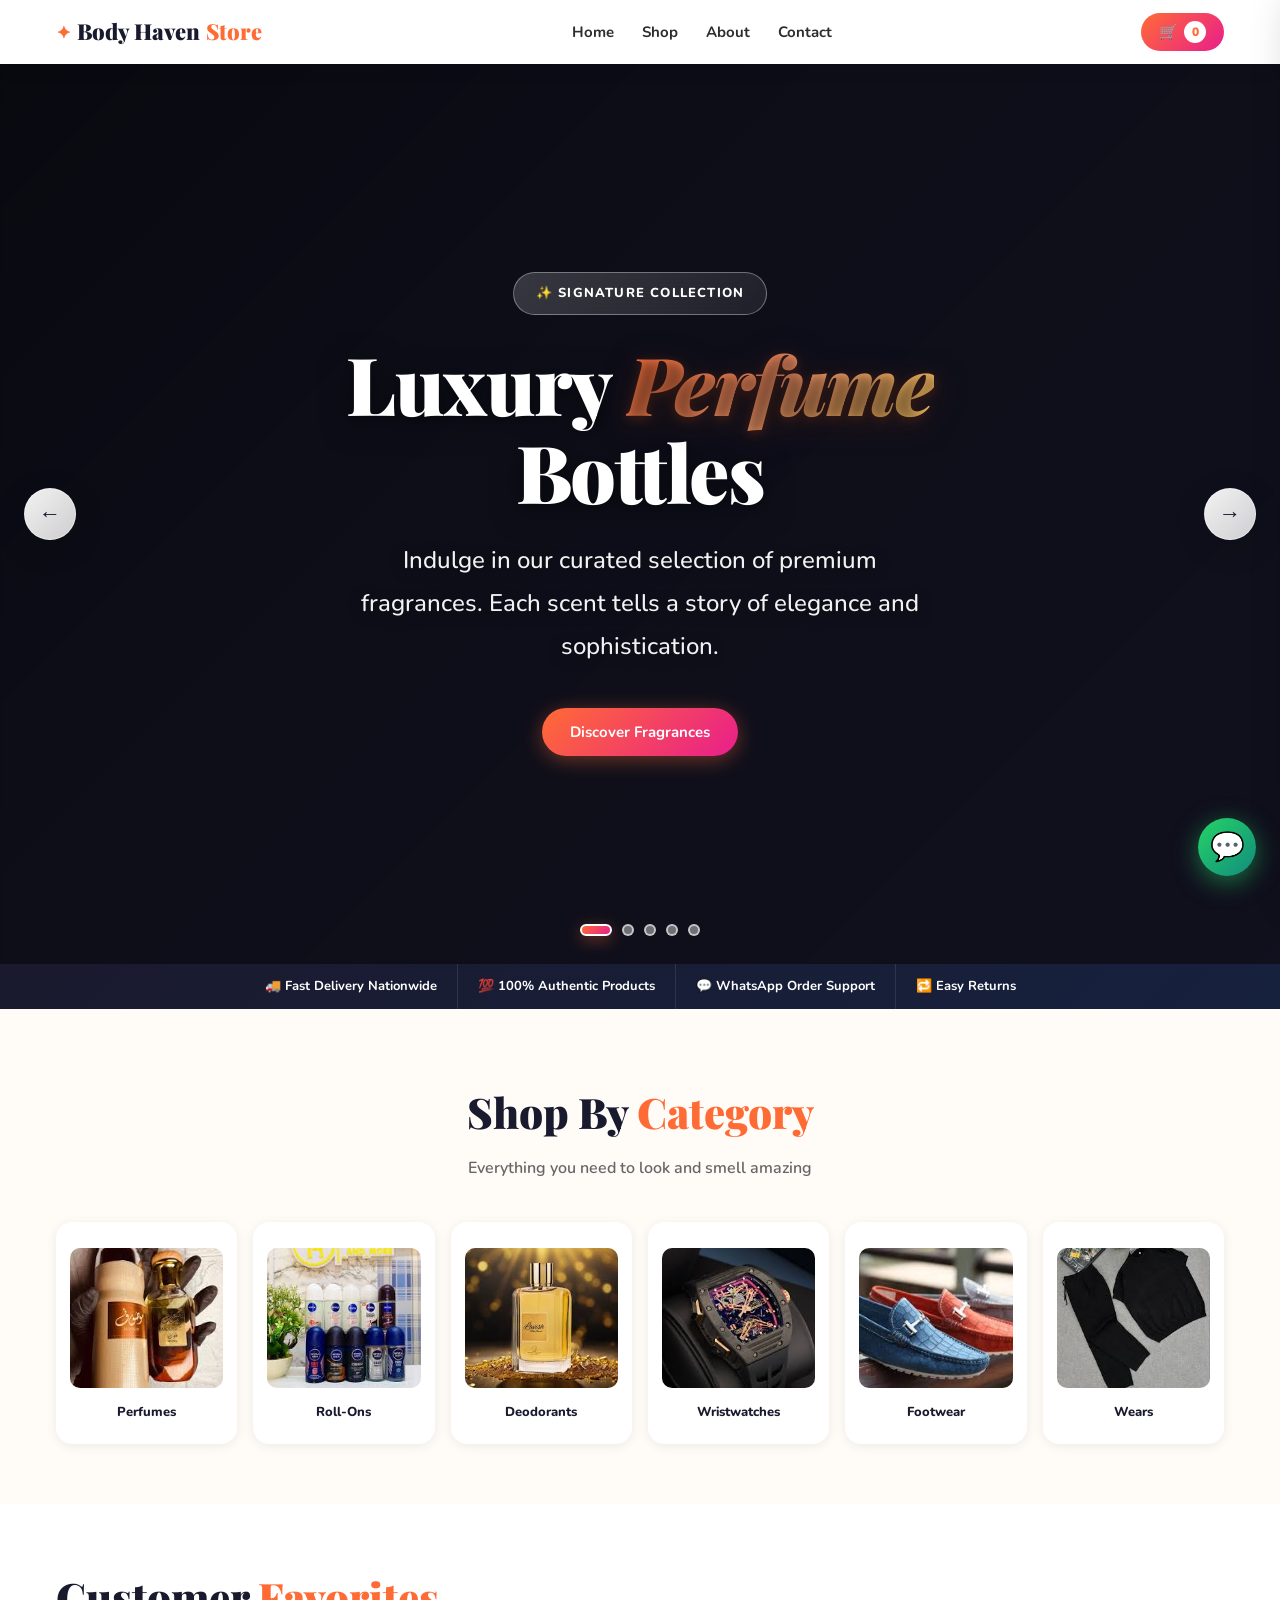
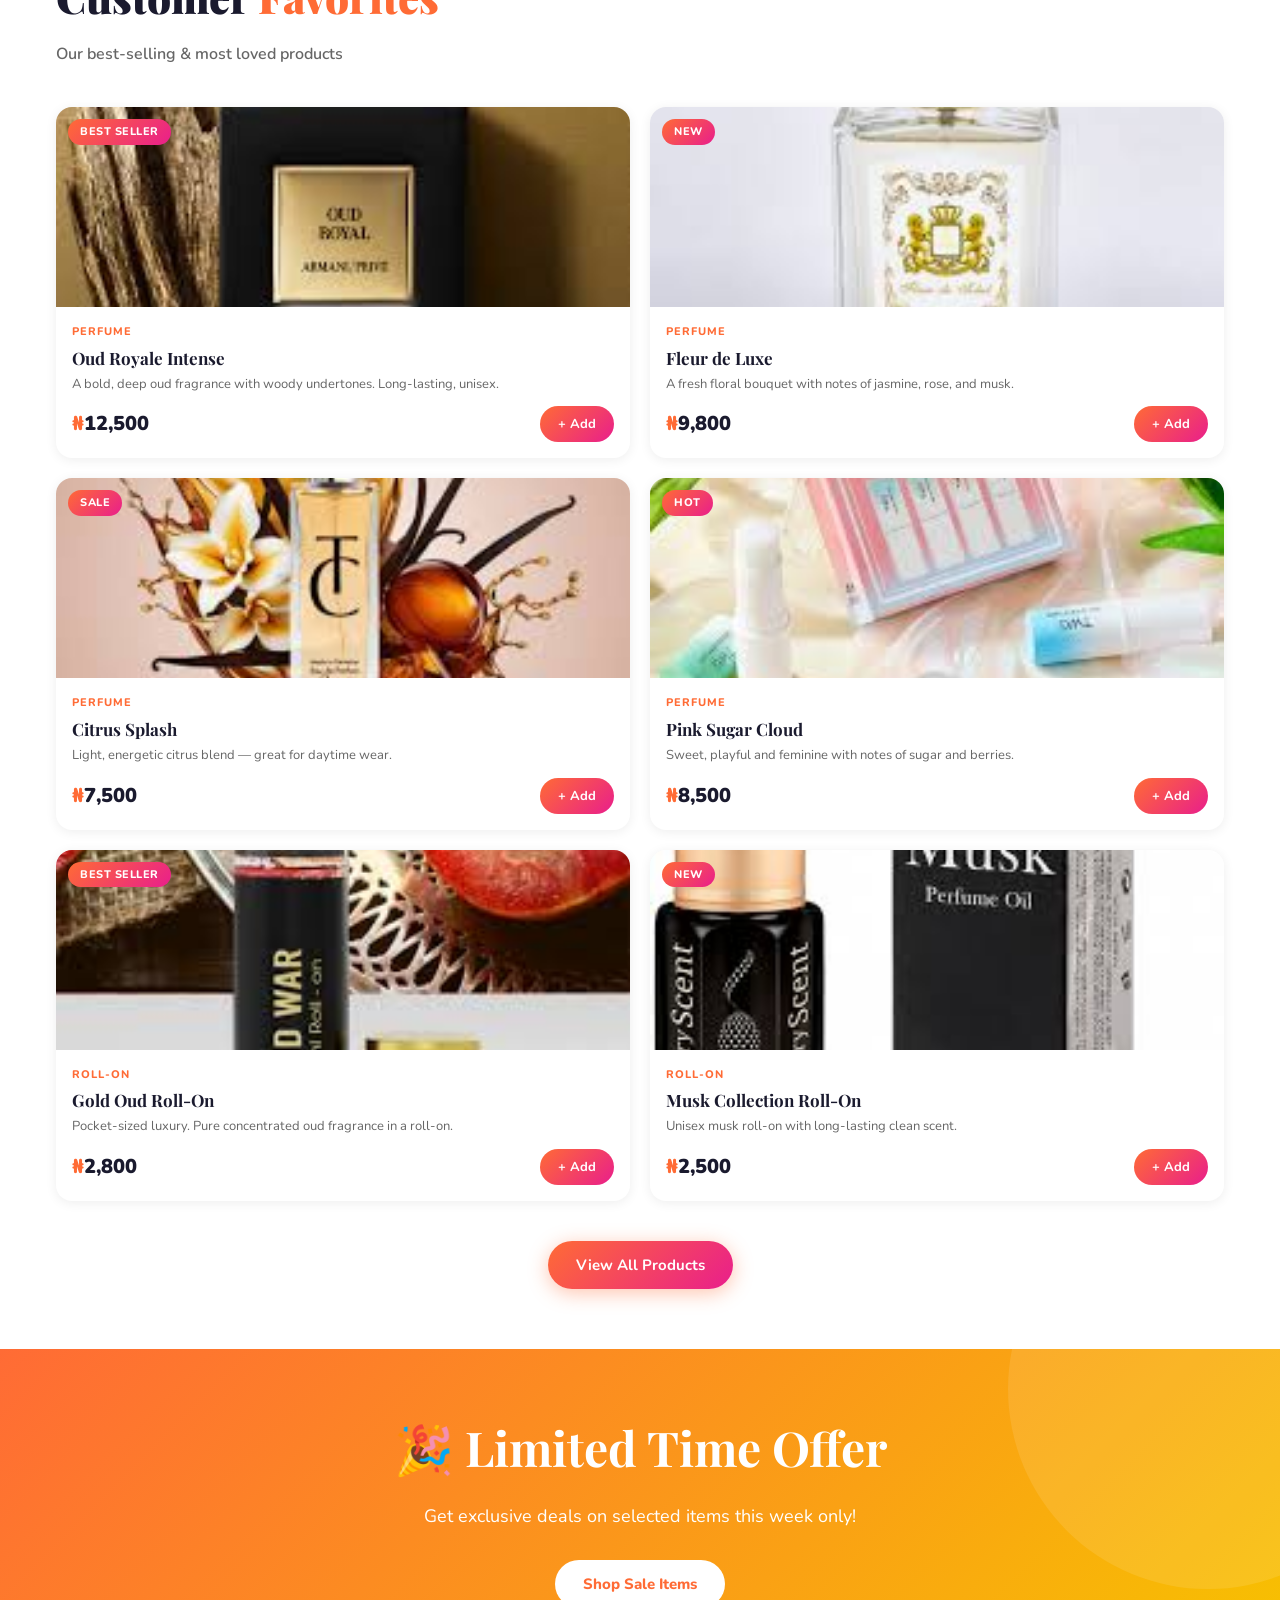
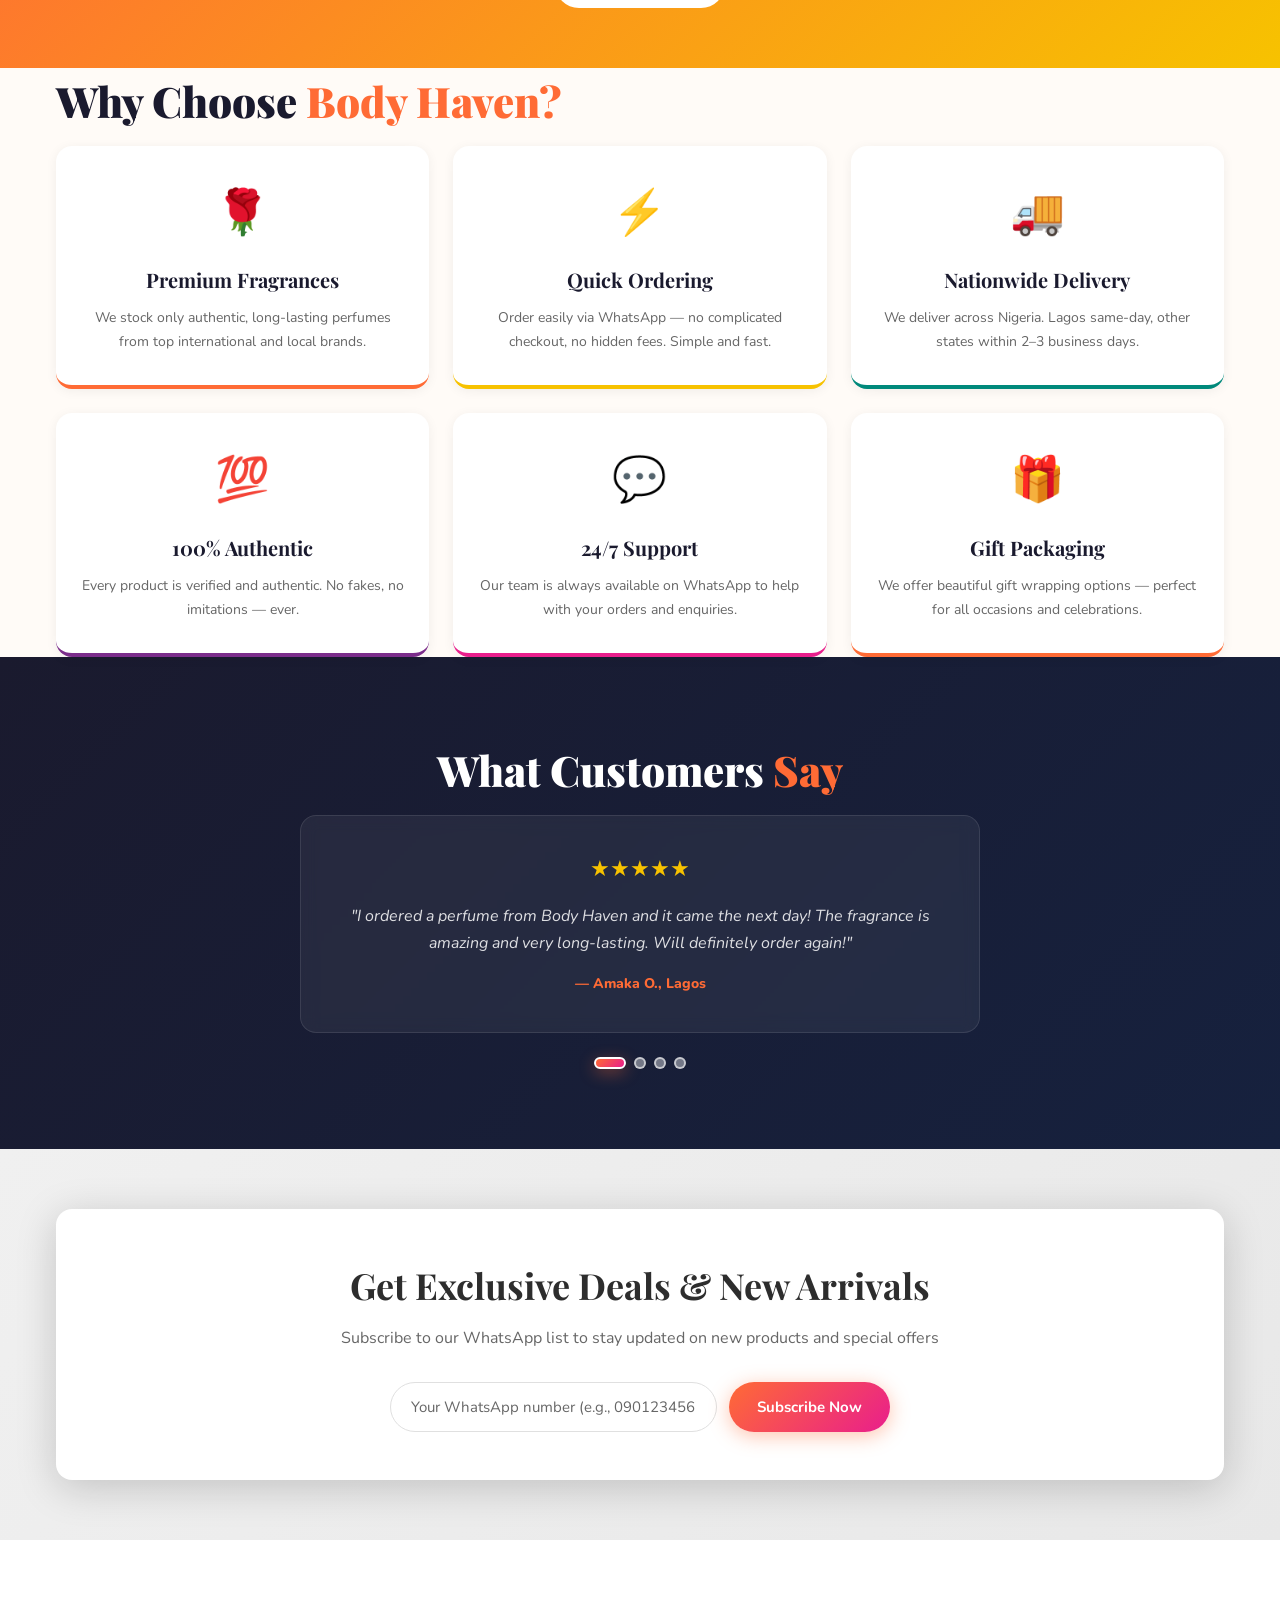
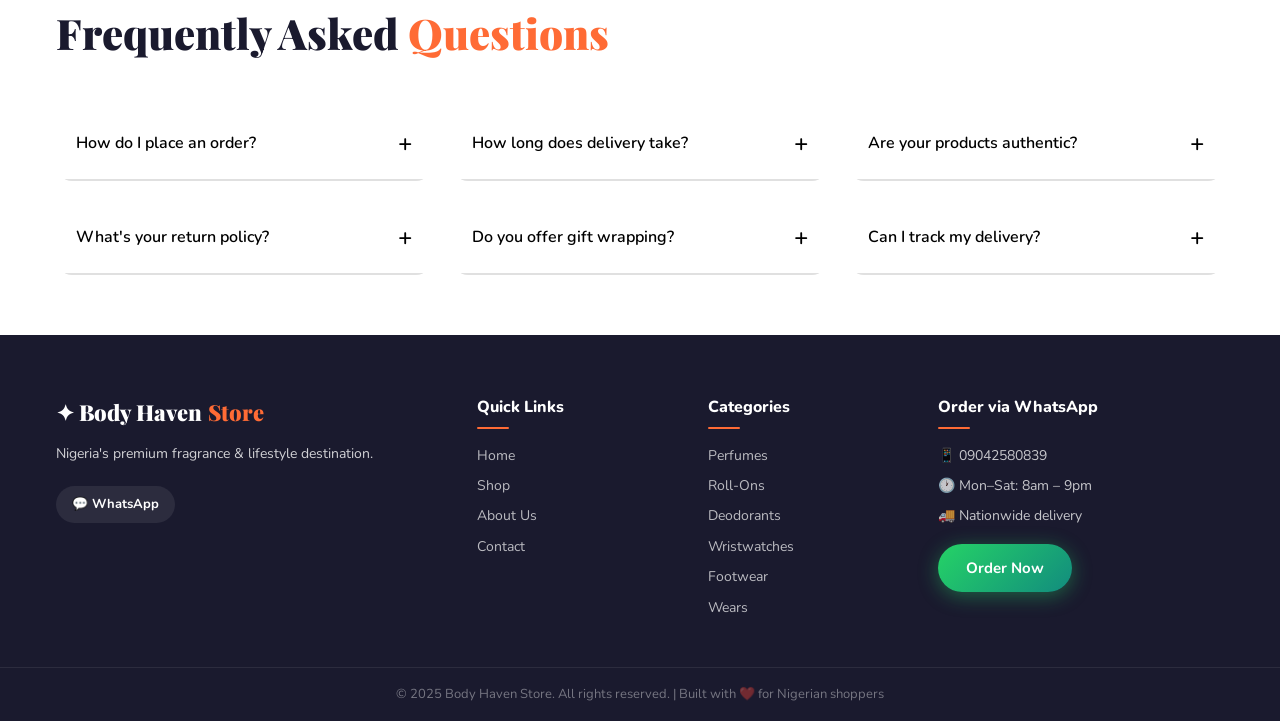
==== index.html @ f3b3071e "Updates" ====
<!DOCTYPE html>
<html lang="en">
<head>
  <meta charset="UTF-8" />
  <meta name="viewport" content="width=device-width, initial-scale=1.0" />
  <title>Body Haven Store – Premium Perfumes & Lifestyle</title>
  <meta name="description" content="Body Haven Store – Nigeria's finest perfumes, roll-ons, deodorants, wristwatches, footwear and unisex fashion." />
  <link rel="stylesheet" href="style.css" />
  <link rel="preconnect" href="https://fonts.googleapis.com" />
  <link href="https://fonts.googleapis.com/css2?family=Playfair+Display:ital,wght@0,700;0,900;1,700&family=Nunito:wght@400;600;700;800&display=swap" rel="stylesheet" />
</head>
<body>

  <!-- ===== NAVBAR ===== -->
  <header class="navbar" id="navbar">
    <div class="nav-inner">
      <a href="index.html" class="logo">
        <span class="logo-icon">✦</span> Body Haven <span class="logo-accent">Store</span>
      </a>
      <nav class="nav-links" id="navLinks">
        <a href="index.html">Home</a>
        <a href="shop.html">Shop</a>
        <a href="about.html">About</a>
        <a href="contact.html">Contact</a>
      </nav>
      <div class="nav-actions">
        <button class="cart-btn" id="cartBtn" aria-label="Open cart">
          🛒 <span class="cart-count" id="cartCount">0</span>
        </button>
        <button class="hamburger" id="hamburger" aria-label="Toggle menu">
          <span></span><span></span><span></span>
        </button>
      </div>
    </div>
  </header>

  <!-- ===== HERO SLIDESHOW ===== -->
  <section class="hero" id="home">
    <div class="slideshow" id="slideshow">
      <!-- Slide 1: Luxury Perfumes -->
      <div class="slide active" style="background-image: url('https://images.unsplash.com/photo-1596643176029-11ec2a36ecfa?w=1920&q=90'); background-attachment: fixed;">
        <div class="slide-overlay"></div>
        <div class="slide-content">
          <span class="slide-badge">✨ Signature Collection</span>
          <h1>Luxury <em>Perfume</em> Bottles</h1>
          <p>Indulge in our curated selection of premium fragrances. Each scent tells a story of elegance and sophistication.</p>
          <a href="shop.html#perfume" class="btn btn-primary">Discover Fragrances</a>
        </div>
      </div>

      <!-- Slide 2: Roll-Ons & Body Care -->
      <div class="slide" style="background-image: url('https://images.unsplash.com/photo-1608571423902-eed4a5ad8108?w=1920&q=90'); background-attachment: fixed;">
        <div class="slide-overlay"></div>
        <div class="slide-content">
          <span class="slide-badge">💎 Daily Essentials</span>
          <h1>Roll-Ons & <em>Deodorants</em></h1>
          <p>Stay fresh, confident, and fabulous all day long with our premium body care line crafted for perfection.</p>
          <a href="shop.html#rollon" class="btn btn-primary">Shop Now</a>
        </div>
      </div>

      <!-- Slide 3: Elegant Watches -->
      <div class="slide" style="background-image: url('https://images.unsplash.com/photo-1523275335684-37898b6baf30?w=1920&q=90'); background-attachment: fixed;">
        <div class="slide-overlay"></div>
        <div class="slide-content">
          <span class="slide-badge">⏰ Timeless Style</span>
          <h1>Premium <em>Watches</em></h1>
          <p>Make every moment count with our exquisite collection of timepieces. Where luxury meets precision.</p>
          <a href="shop.html#watches" class="btn btn-primary">View Collection</a>
        </div>
      </div>

      <!-- Slide 4: Footwear -->
      <div class="slide" style="background-image: url('https://images.unsplash.com/photo-1542291026-7eec264c27ff?w=1920&q=90'); background-attachment: fixed;">
        <div class="slide-overlay"></div>
        <div class="slide-content">
          <span class="slide-badge">👟 Walk With Confidence</span>
          <h1>Step Into <em>Style</em></h1>
          <p>From casual sneakers to elegant heels, find the perfect footwear to complement your lifestyle.</p>
          <a href="shop.html#footwear" class="btn btn-primary">Browse Shoes</a>
        </div>
      </div>

      <!-- Slide 5: Fashion & Wears -->
      <div class="slide" style="background-image: url('https://images.unsplash.com/photo-1509631179647-0177331693ae?w=1920&q=90'); background-attachment: fixed;">
        <div class="slide-overlay"></div>
        <div class="slide-content">
          <span class="slide-badge">👗 Express Yourself</span>
          <h1>Fashion & <em>Wears</em></h1>
          <p>Unleash your personal style with our trendy collection of unisex and contemporary fashion pieces.</p>
          <a href="shop.html#wears" class="btn btn-primary">Shop Fashion</a>
        </div>
      </div>
    </div>

    <button class="slide-arrow slide-prev" id="slidePrev" aria-label="Previous slide">&#8592;</button>
    <button class="slide-arrow slide-next" id="slideNext" aria-label="Next slide">&#8594;</button>
    <div class="slide-dots" id="slideDots"></div>
  </section>

  <!-- ===== TRUST STRIP ===== -->
  <div class="trust-strip">
    <div class="trust-item">🚚 Fast Delivery Nationwide</div>
    <div class="trust-item">💯 100% Authentic Products</div>
    <div class="trust-item">💬 WhatsApp Order Support</div>
    <div class="trust-item">🔁 Easy Returns</div>
  </div>

  <!-- ===== FEATURED CATEGORIES ===== -->
  <section class="categories-section">
    <div class="container">
      <h2 class="section-title">Shop By <span>Category</span></h2>
      <p class="section-sub">Everything you need to look and smell amazing</p>
      <div class="categories-grid">
        <a href="shop.html#perfume" class="cat-card cat-perfume">
          <img src="assets/images/download (10).jpg" alt="Perfumes" class="cat-image"/>
          <div class="cat-label">Perfumes</div>
        </a>
        <a href="shop.html#rollon" class="cat-card cat-rollon">
          <img src="assets/images/download (2).jpg" alt="Roll-Ons" class="cat-image"/>
          <div class="cat-label">Roll-Ons</div>
        </a>
        <a href="shop.html#deodorant" class="cat-card cat-deodorant">
          <img src="assets/images/download (12).jpg" alt="Deodorants" class="cat-image"/>
          <div class="cat-label">Deodorants</div>
        </a>
        <a href="shop.html#watch" class="cat-card cat-watch">
          <img src="assets/images/download (3).jpg" alt="Wristwatches" class="cat-image"/>
          <div class="cat-label">Wristwatches</div>
        </a>
        <a href="shop.html#footwear" class="cat-card cat-footwear">
          <img src="assets/images/download (4).jpg" alt="Footwear" class="cat-image"/>
          <div class="cat-label">Footwear</div>
        </a>
        <a href="shop.html#underwear" class="cat-card cat-underwear">
          <img src="assets/images/images.jpg" alt="Wears" class="cat-image"/>
          <div class="cat-label">Wears</div>
        </a>
      </div>
    </div>
  </section>

  <!-- ===== FEATURED PRODUCTS ===== -->
  <section class="featured-section">
    <div class="container">
      <h2 class="section-title">Customer <span>Favorites</span></h2>
      <p class="section-sub">Our best-selling & most loved products</p>
      <div class="featured-grid" id="featuredGrid">
        <!-- Populated by JS -->
      </div>
      <div class="featured-cta">
        <a href="shop.html" class="btn btn-primary">View All Products</a>
      </div>
    </div>
  </section>

  <!-- ===== SPECIAL OFFER BANNER ===== -->
  <section class="special-offer">
    <h2>🎉 Limited Time Offer</h2>
    <p>Get exclusive deals on selected items this week only!</p>
    <a href="shop.html" class="btn btn-white">Shop Sale Items</a>
  </section>
    <div class="container">
      <h2 class="section-title">Why Choose <span>Body Haven?</span></h2>
      <div class="why-grid">
        <div class="why-card">
          <div class="why-icon">🌹</div>
          <h3>Premium Fragrances</h3>
          <p>We stock only authentic, long-lasting perfumes from top international and local brands.</p>
        </div>
        <div class="why-card">
          <div class="why-icon">⚡</div>
          <h3>Quick Ordering</h3>
          <p>Order easily via WhatsApp — no complicated checkout, no hidden fees. Simple and fast.</p>
        </div>
        <div class="why-card">
          <div class="why-icon">🚚</div>
          <h3>Nationwide Delivery</h3>
          <p>We deliver across Nigeria. Lagos same-day, other states within 2–3 business days.</p>
        </div>
        <div class="why-card">
          <div class="why-icon">💯</div>
          <h3>100% Authentic</h3>
          <p>Every product is verified and authentic. No fakes, no imitations — ever.</p>
        </div>
        <div class="why-card">
          <div class="why-icon">💬</div>
          <h3>24/7 Support</h3>
          <p>Our team is always available on WhatsApp to help with your orders and enquiries.</p>
        </div>
        <div class="why-card">
          <div class="why-icon">🎁</div>
          <h3>Gift Packaging</h3>
          <p>We offer beautiful gift wrapping options — perfect for all occasions and celebrations.</p>
        </div>
      </div>
    </div>
  </section>

  <!-- ===== TESTIMONIALS ===== -->
  <section class="testimonials-section">
    <div class="container">
      <h2 class="section-title">What Customers <span>Say</span></h2>
      <div class="testimonials-slider" id="testimonialsSlider">
        <div class="testimonial-card active">
          <div class="stars">★★★★★</div>
          <p>"I ordered a perfume from Body Haven and it came the next day! The fragrance is amazing and very long-lasting. Will definitely order again!"</p>
          <div class="customer">— Amaka O., Lagos</div>
        </div>
        <div class="testimonial-card">
          <div class="stars">★★★★★</div>
          <p>"Best online perfume store I've found in Nigeria. Their WhatsApp ordering is so easy and the customer service is top notch!"</p>
          <div class="customer">— Chukwuemeka B., Abuja</div>
        </div>
        <div class="testimonial-card">
          <div class="stars">★★★★☆</div>
          <p>"Bought a wristwatch and a roll-on combo. Everything was packaged beautifully and smelled incredible. My wife was so happy!"</p>
          <div class="customer">— Ibrahim K., Kano</div>
        </div>
        <div class="testimonial-card">
          <div class="stars">★★★★★</div>
          <p>"Genuine products, fast delivery, and great prices. Body Haven is now my go-to store for all my fragrance needs!"</p>
          <div class="customer">— Ngozi A., Port Harcourt</div>
        </div>
      </div>
      <div class="testi-dots" id="testiDots"></div>
    </div>
  </section>

  <!-- ===== NEWSLETTER SIGNUP ===== -->
  <section class="newsletter-section">
    <div class="container">
      <div class="newsletter-box">
        <h2>Get Exclusive Deals & New Arrivals</h2>
        <p>Subscribe to our WhatsApp list to stay updated on new products and special offers</p>
        <div class="newsletter-form">
          <input type="tel" id="newsletterPhone" placeholder="Your WhatsApp number (e.g., 09012345678)" />
          <button class="btn btn-primary" onclick="subscribeNewsletter()">Subscribe Now</button>
        </div>
      </div>
    </div>
  </section>

  <!-- ===== FAQs SECTION ===== -->
  <section class="faq-section">
    <div class="container">
      <h2 class="section-title">Frequently Asked <span>Questions</span></h2>
      <div class="faq-grid">
        <div class="faq-item">
          <button class="faq-question" onclick="toggleFAQ(this)">
            <span>How do I place an order?</span>
            <span>+</span>
          </button>
          <div class="faq-answer">
            <p>Simply browse our products, select what you want, and chat with us on WhatsApp at <strong>09042580839</strong> to confirm your order. We'll provide payment details and arrange delivery.</p>
          </div>
        </div>
        
        <div class="faq-item">
          <button class="faq-question" onclick="toggleFAQ(this)">
            <span>How long does delivery take?</span>
            <span>+</span>
          </button>
          <div class="faq-answer">
            <p>Lagos orders are delivered the same day or next day. Other states typically take 2-3 business days, depending on location.</p>
          </div>
        </div>

        <div class="faq-item">
          <button class="faq-question" onclick="toggleFAQ(this)">
            <span>Are your products authentic?</span>
            <span>+</span>
          </button>
          <div class="faq-answer">
            <p>Yes, 100% authentic. All our products are sourced from authorized distributors and verified before sale. We guarantee authenticity on every purchase.</p>
          </div>
        </div>

        <div class="faq-item">
          <button class="faq-question" onclick="toggleFAQ(this)">
            <span>What's your return policy?</span>
            <span>+</span>
          </button>
          <div class="faq-answer">
            <p>We offer easy returns within 7 days if you change your mind or the product is damaged on arrival. Contact our WhatsApp support team for assistance.</p>
          </div>
        </div>

        <div class="faq-item">
          <button class="faq-question" onclick="toggleFAQ(this)">
            <span>Do you offer gift wrapping?</span>
            <span>+</span>
          </button>
          <div class="faq-answer">
            <p>Yes! We offer beautiful gift wrapping for all occasions at an additional small fee. Mention it when placing your order via WhatsApp.</p>
          </div>
        </div>

        <div class="faq-item">
          <button class="faq-question" onclick="toggleFAQ(this)">
            <span>Can I track my delivery?</span>
            <span>+</span>
          </button>
          <div class="faq-answer">
            <p>Yes. Once your order is confirmed, we'll keep you updated on WhatsApp with estimated delivery times and tracking information.</p>
          </div>
        </div>
      </div>
    </div>
  </section>

  <!-- ===== FOOTER ===== -->
  <footer class="footer">
    <div class="footer-inner">
      <div class="footer-brand">
        <div class="logo">✦ Body Haven <span class="logo-accent">Store</span></div>
        <p>Nigeria's premium fragrance & lifestyle destination.</p>
        <div class="social-links">
          <a href="https://wa.me/2349042580839" target="_blank" class="social-btn">💬 WhatsApp</a>
        </div>
      </div>
      <div class="footer-links">
        <h4>Quick Links</h4>
        <a href="index.html">Home</a>
        <a href="shop.html">Shop</a>
        <a href="about.html">About Us</a>
        <a href="contact.html">Contact</a>
      </div>
      <div class="footer-links">
        <h4>Categories</h4>
        <a href="shop.html#perfume">Perfumes</a>
        <a href="shop.html#rollon">Roll-Ons</a>
        <a href="shop.html#deodorant">Deodorants</a>
        <a href="shop.html#watch">Wristwatches</a>
        <a href="shop.html#footwear">Footwear</a>
        <a href="shop.html#underwear">Wears</a>
      </div>
      <div class="footer-contact">
        <h4>Order via WhatsApp</h4>
        <p>📱 09042580839</p>
        <p>🕐 Mon–Sat: 8am – 9pm</p>
        <p>🚚 Nationwide delivery</p>
        <a href="https://wa.me/2349042580839" target="_blank" class="btn btn-whatsapp mt-8">Order Now</a>
      </div>
    </div>
    <div class="footer-bottom">
      <p>© 2025 Body Haven Store. All rights reserved. | Built with ❤️ for Nigerian shoppers</p>
    </div>
  </footer>

  <!-- ===== CART SIDEBAR ===== -->
  <div class="cart-overlay" id="cartOverlay" onclick="closeCart()"></div>
  <aside class="cart-sidebar" id="cartSidebar">
    <div class="cart-header">
      <h2>🛒 Your Cart</h2>
      <button class="close-cart" onclick="closeCart()">✕</button>
    </div>
    <div class="cart-items" id="cartItems">
      <div class="cart-empty" id="cartEmpty">
        <div class="empty-icon">🛒</div>
        <p>Your cart is empty</p>
        <a href="shop.html" onclick="closeCart()">Start shopping</a>
      </div>
    </div>
    <div class="cart-footer" id="cartFooter" style="display:none">
      <div class="cart-total">
        <span>Total:</span>
        <span id="cartTotal">₦0</span>
      </div>
      <button class="btn btn-whatsapp btn-full" onclick="checkoutWhatsApp()">
        Checkout via WhatsApp 💬
      </button>
      <button class="btn btn-outline btn-full mt-8" onclick="clearCart()">Clear Cart</button>
    </div>
  </aside>

  <!-- ===== PRODUCT MODAL ===== -->
  <div class="modal-overlay" id="modalOverlay" onclick="closeModal()"></div>
  <div class="product-modal" id="productModal">
    <button class="close-modal" onclick="closeModal()">✕</button>
    <div class="modal-content" id="modalContent"></div>
  </div>

  <!-- ===== TOAST ===== -->
  <div class="toast" id="toast"></div>

  <!-- ===== FLOATING WHATSAPP ===== -->
  <a href="https://wa.me/2349042580839?text=Hello%20Body%20Haven%2C%20I%20want%20to%20place%20an%20order" class="float-wa" target="_blank" aria-label="Chat on WhatsApp">
    💬
  </a>

  <script src="app.js"></script>
</body>
</html>
---- style.css ----
/* ======================================================
   BODY HAVEN STORE — style.css
   Bright, colorful, premium e-commerce theme
====================================================== */

/* ===== RESET & ROOT ===== */
*, *::before, *::after { box-sizing: border-box; margin: 0; padding: 0; }

:root {
  --orange: #ff6b35;
  --orange-light: #ff9a6c;
  --purple: #7b2d8b;
  --purple-light: #c86dd7;
  --teal: #00897b;
  --teal-light: #4db6ac;
  --gold: #f7c200;
  --pink: #e91e8c;
  --dark: #1a1a2e;
  --dark2: #16213e;
  --white: #ffffff;
  --offwhite: #fffbf7;
  --gray: #f5f5f5;
  --gray2: #e0e0e0;
  --text: #2d2d2d;
  --text-light: #666;
  --wa-green: #25d366;
  --wa-dark: #128c7e;
  --shadow: 0 4px 24px rgba(0,0,0,0.10);
  --shadow-lg: 0 8px 40px rgba(0,0,0,0.18);
  --radius: 16px;
  --radius-sm: 10px;
  --transition: 0.3s cubic-bezier(0.4, 0, 0.2, 1);
  --font-display: 'Playfair Display', serif;
  --font-body: 'Nunito', sans-serif;
}

html { scroll-behavior: smooth; }

body {
  font-family: var(--font-body);
  color: var(--text);
  background: var(--offwhite);
  overflow-x: hidden;
  line-height: 1.6;
}

img { max-width: 100%; height: auto; display: block; }
a { text-decoration: none; color: inherit; }
button { cursor: pointer; border: none; outline: none; font-family: var(--font-body); }
input, textarea { font-family: var(--font-body); }

.container {
  max-width: 1200px;
  margin: 0 auto;
  padding: 0 16px;
}

.mt-8 { margin-top: 8px; }

/* ===== BUTTONS ===== */
.btn {
  display: inline-flex;
  align-items: center;
  justify-content: center;
  gap: 8px;
  padding: 12px 28px;
  border-radius: 50px;
  font-weight: 700;
  font-size: 15px;
  transition: var(--transition);
  cursor: pointer;
  border: none;
  text-decoration: none;
  white-space: nowrap;
}

.btn-primary {
  background: linear-gradient(135deg, var(--orange), var(--pink));
  color: white;
  box-shadow: 0 4px 20px rgba(255,107,53,0.4);
}
.btn-primary:hover {
  transform: translateY(-2px);
  box-shadow: 0 8px 28px rgba(255,107,53,0.55);
}

.btn-light {
  background: white;
  color: var(--purple);
  box-shadow: 0 4px 20px rgba(0,0,0,0.15);
}
.btn-light:hover { transform: translateY(-2px); }

.btn-whatsapp {
  background: linear-gradient(135deg, var(--wa-green), var(--wa-dark));
  color: white;
  box-shadow: 0 4px 20px rgba(37,211,102,0.4);
}
.btn-whatsapp:hover {
  transform: translateY(-2px);
  box-shadow: 0 8px 28px rgba(37,211,102,0.55);
}

.btn-white {
  background: white;
  color: var(--orange);
  font-weight: 800;
}
.btn-white:hover { transform: translateY(-2px); box-shadow: var(--shadow); }

.btn-outline {
  background: transparent;
  border: 2px solid var(--orange);
  color: var(--orange);
}
.btn-outline:hover { background: var(--orange); color: white; }

.btn-lg { padding: 15px 35px; font-size: 17px; }
.btn-full { width: 100%; }


/* ===== NAVBAR ===== */
.navbar {
  position: fixed;
  top: 0; left: 0; right: 0;
  z-index: 1000;
  background: rgba(255,255,255,0.95);
  backdrop-filter: blur(12px);
  box-shadow: 0 2px 20px rgba(0,0,0,0.08);
  transition: var(--transition);
}

.nav-inner {
  max-width: 1200px;
  margin: 0 auto;
  padding: 0 16px;
  height: 64px;
  display: flex;
  align-items: center;
  justify-content: space-between;
  gap: 16px;
}

.logo {
  font-family: var(--font-display);
  font-size: 22px;
  font-weight: 900;
  color: var(--dark);
  display: flex;
  align-items: center;
  gap: 6px;
  white-space: nowrap;
}
.logo-icon { color: var(--orange); font-size: 18px; }
.logo-accent { color: var(--orange); }

.nav-links {
  display: flex;
  gap: 28px;
  align-items: center;
}
.nav-links a {
  font-weight: 700;
  color: var(--text);
  font-size: 15px;
  position: relative;
  transition: color var(--transition);
}
.nav-links a::after {
  content: '';
  position: absolute;
  bottom: -4px; left: 0;
  width: 0; height: 2px;
  background: var(--orange);
  border-radius: 2px;
  transition: width var(--transition);
}
.nav-links a:hover { color: var(--orange); }
.nav-links a:hover::after { width: 100%; }

.nav-actions {
  display: flex;
  align-items: center;
  gap: 12px;
}

.cart-btn {
  position: relative;
  background: linear-gradient(135deg, var(--orange), var(--pink));
  color: white;
  border: none;
  border-radius: 50px;
  padding: 8px 18px;
  font-size: 15px;
  font-weight: 700;
  cursor: pointer;
  display: flex;
  align-items: center;
  gap: 6px;
  transition: var(--transition);
}
.cart-btn:hover { transform: scale(1.05); }

.cart-count {
  background: white;
  color: var(--orange);
  border-radius: 50%;
  width: 22px; height: 22px;
  font-size: 12px;
  font-weight: 900;
  display: flex;
  align-items: center;
  justify-content: center;
}

.hamburger {
  display: none;
  flex-direction: column;
  gap: 5px;
  background: none;
  padding: 4px;
}
.hamburger span {
  display: block;
  width: 24px; height: 2.5px;
  background: var(--dark);
  border-radius: 4px;
  transition: var(--transition);
}
.hamburger.open span:nth-child(1) { transform: rotate(45deg) translate(5px, 5px); }
.hamburger.open span:nth-child(2) { opacity: 0; }
.hamburger.open span:nth-child(3) { transform: rotate(-45deg) translate(5px, -5px); }


/* ===== HERO SLIDESHOW ===== */
.hero {
  position: relative;
  height: 100vh;
  min-height: 500px;
  max-height: 900px;
  overflow: hidden;
  margin-top: 64px;
  background: var(--dark);
}

.slideshow {
  width: 100%; height: 100%;
  position: relative;
}

.slide {
  position: absolute;
  inset: 0;
  display: flex;
  align-items: center;
  justify-content: center;
  padding: 60px 40px;
  opacity: 0;
  transform: scale(1.05);
  transition: all 0.9s cubic-bezier(0.35, 0, 0.25, 1);
  pointer-events: none;
  background-position: center;
  background-size: cover;
  background-repeat: no-repeat;
}
.slide.active {
  opacity: 1;
  transform: scale(1);
  pointer-events: all;
}
.slide.leaving {
  opacity: 0;
  transform: scale(0.95);
}

.slide-overlay {
  position: absolute;
  inset: 0;
  background: linear-gradient(135deg, rgba(0,0,0,0.65) 0%, rgba(0,0,0,0.45) 40%, rgba(0,0,0,0.35) 100%);
  backdrop-filter: blur(2px);
  pointer-events: none;
}

.slide-content {
  flex: 1;
  z-index: 2;
  position: relative;
  text-align: center;
  max-width: 700px;
  animation: slideInContentFull 0.9s cubic-bezier(0.35, 0, 0.25, 1) 0.15s backwards;
}

@keyframes slideInContentFull {
  from {
    opacity: 0;
    transform: translateY(30px);
  }
  to {
    opacity: 1;
    transform: translateY(0);
  }
}

.slide-badge {
  display: inline-block;
  background: linear-gradient(135deg, rgba(255,255,255,0.18) 0%, rgba(255,255,255,0.08) 100%);
  backdrop-filter: blur(16px);
  -webkit-backdrop-filter: blur(16px);
  color: white;
  font-weight: 800;
  font-size: 13px;
  padding: 10px 22px;
  border-radius: 50px;
  margin-bottom: 24px;
  border: 1.5px solid rgba(255,255,255,0.35);
  letter-spacing: 1.2px;
  text-transform: uppercase;
  animation: badgePulseFull 3.5s ease-in-out infinite;
}

@keyframes badgePulseFull {
  0%, 100% { transform: scale(1); opacity: 1; }
  50% { transform: scale(1.08); opacity: 0.95; }
}

.slide-content h1 {
  font-family: var(--font-display);
  font-size: clamp(42px, 8vw, 80px);
  font-weight: 900;
  color: white;
  line-height: 1.1;
  margin-bottom: 24px;
  text-shadow: 0 6px 30px rgba(0,0,0,0.5), 0 2px 8px rgba(0,0,0,0.3);
  letter-spacing: -1.5px;
}
.slide-content h1 em {
  font-style: italic;
  background: linear-gradient(135deg, #ff6b35, #ff9a6c, #ffd166);
  -webkit-background-clip: text;
  -webkit-text-fill-color: transparent;
  background-clip: text;
  filter: drop-shadow(0 2px 4px rgba(255,107,53,0.3));
}

.slide-content p {
  font-size: clamp(16px, 2.5vw, 24px);
  color: rgba(255,255,255,0.95);
  margin-bottom: 40px;
  font-weight: 500;
  line-height: 1.8;
  text-shadow: 0 3px 15px rgba(0,0,0,0.35);
  max-width: 600px;
  margin-left: auto;
  margin-right: auto;
}

.slide-visual {
  display: none;
}

.slide-image {
  display: none;
}

/* Illustrated bottles */
.perfume-illustration, .rollon-illustration, .lifestyle-illustration {
  position: relative;
  width: 280px;
  height: 280px;
  display: none;
}

.bottle {
  position: absolute;
  border-radius: 12px 12px 8px 8px;
  box-shadow: 0 12px 40px rgba(0,0,0,0.2);
  animation: float 3s ease-in-out infinite;
}
.bottle.b1 {
  width: 60px; height: 120px;
  background: linear-gradient(180deg, #c86dd7, #7b2d8b);
  bottom: 40px; left: 60px;
  animation-delay: 0s;
  border-radius: 30px 30px 10px 10px;
}
.bottle.b2 {
  width: 50px; height: 100px;
  background: linear-gradient(180deg, #f7c200, #ff6b35);
  bottom: 55px; left: 130px;
  animation-delay: 0.4s;
  border-radius: 25px 25px 8px 8px;
}
.bottle.b3 {
  width: 45px; height: 90px;
  background: linear-gradient(180deg, #4db6ac, #00897b);
  bottom: 60px; left: 195px;
  animation-delay: 0.8s;
  border-radius: 22px 22px 8px 8px;
}

.rollon {
  position: absolute;
  border-radius: 50px;
  box-shadow: 0 12px 40px rgba(0,0,0,0.2);
  animation: float 3s ease-in-out infinite;
}
.rollon.r1 {
  width: 40px; height: 110px;
  background: linear-gradient(180deg, #ff9a6c, #ff6b35);
  bottom: 60px; left: 90px;
  border-radius: 20px 20px 8px 8px;
}
.rollon.r2 {
  width: 36px; height: 100px;
  background: linear-gradient(180deg, #e040fb, #7b2d8b);
  bottom: 70px; left: 150px;
  animation-delay: 0.5s;
  border-radius: 18px 18px 8px 8px;
}

.watch-shape {
  position: absolute;
  width: 80px; height: 80px;
  border-radius: 50%;
  background: linear-gradient(135deg, #f7c200, #ff6b35);
  border: 6px solid rgba(255,255,255,0.4);
  bottom: 80px; left: 80px;
  box-shadow: 0 12px 40px rgba(0,0,0,0.2);
  animation: float 3s ease-in-out infinite;
}
.shoe-shape {
  position: absolute;
  width: 110px; height: 50px;
  background: linear-gradient(135deg, #00897b, #4db6ac);
  border-radius: 50px 50px 30px 10px;
  bottom: 80px; left: 160px;
  box-shadow: 0 12px 40px rgba(0,0,0,0.2);
  animation: float 3s ease-in-out infinite;
  animation-delay: 0.6s;
}

.sparkle {
  position: absolute;
  font-size: 22px;
  opacity: 0.6;
  animation: twinkle 2s ease-in-out infinite;
  color: var(--gold);
}
.sparkle.s1 { top: 30px; left: 30px; animation-delay: 0s; }
.sparkle.s2 { top: 20px; right: 40px; animation-delay: 0.6s; }
.sparkle.s3 { bottom: 30px; right: 30px; animation-delay: 1.2s; }

@keyframes float {
  0%, 100% { transform: translateY(0); }
  50% { transform: translateY(-14px); }
}
@keyframes twinkle {
  0%, 100% { opacity: 0.3; transform: scale(1); }
  50% { opacity: 0.9; transform: scale(1.3); }
}

.slide-arrow {
  position: absolute;
  top: 50%; transform: translateY(-50%);
  z-index: 10;
  background: linear-gradient(135deg, rgba(255,255,255,0.95), rgba(255,255,255,0.8));
  backdrop-filter: blur(12px);
  -webkit-backdrop-filter: blur(12px);
  border: 1.5px solid rgba(255,255,255,0.4);
  width: 52px; height: 52px;
  border-radius: 50%;
  font-size: 22px;
  color: var(--dark);
  cursor: pointer;
  transition: all 0.3s cubic-bezier(0.35, 0, 0.25, 1);
  display: flex;
  align-items: center;
  justify-content: center;
  box-shadow: 0 8px 32px rgba(0,0,0,0.15);
}
.slide-arrow:hover { 
  background: linear-gradient(135deg, var(--orange), var(--pink));
  color: white;
  transform: translateY(-50%) scale(1.15);
  box-shadow: 0 12px 40px rgba(255,107,53,0.35);
  border-color: transparent;
}
.slide-prev { left: 24px; }
.slide-next { right: 24px; }

.slide-dots {
  position: absolute;
  bottom: 28px; left: 50%;
  transform: translateX(-50%);
  display: flex; gap: 10px;
  z-index: 10;
}
.dot {
  width: 12px; height: 12px;
  border-radius: 50%;
  background: rgba(255,255,255,0.4);
  cursor: pointer;
  transition: all 0.3s cubic-bezier(0.35, 0, 0.25, 1);
  border: 2px solid rgba(255,255,255,0.6);
  backdrop-filter: blur(8px);
}
.dot:hover {
  background: rgba(255,255,255,0.7);
  transform: scale(1.1);
}
.dot.active {
  background: linear-gradient(135deg, var(--orange), var(--pink));
  border-color: white;
  width: 32px;
  border-radius: 12px;
  box-shadow: 0 4px 16px rgba(255,107,53,0.4);
}


/* ===== TRUST STRIP ===== */
.trust-strip {
  background: linear-gradient(135deg, var(--dark), var(--dark2));
  display: flex;
  flex-wrap: wrap;
  justify-content: center;
  gap: 0;
  overflow: hidden;
}
.trust-item {
  color: white;
  font-weight: 700;
  font-size: 13px;
  padding: 12px 20px;
  display: flex;
  align-items: center;
  gap: 8px;
  border-right: 1px solid rgba(255,255,255,0.1);
}
.trust-item:last-child { border-right: none; }


/* ===== SECTION TITLES ===== */
.section-title {
  font-family: var(--font-display);
  font-size: clamp(28px, 4vw, 42px);
  font-weight: 900;
  color: var(--dark);
  margin-bottom: 10px;
}
.section-title span { color: var(--orange); }

.section-sub {
  color: var(--text-light);
  font-size: 16px;
  margin-bottom: 40px;
  font-weight: 600;
}


/* ===== CATEGORIES ===== */
.categories-section {
  padding: 70px 0 60px;
  background: var(--offwhite);
}
.categories-section .container { text-align: center; }

.categories-grid {
  display: grid;
  grid-template-columns: repeat(6, 1fr);
  gap: 16px;
  margin-top: 10px;
}

.cat-card {
  background: white;
  border-radius: var(--radius);
  padding: 24px 12px 20px;
  text-align: center;
  cursor: pointer;
  transition: var(--transition);
  box-shadow: 0 2px 12px rgba(0,0,0,0.07);
  border: 2px solid transparent;
  position: relative;
  overflow: hidden;
}
.cat-card::before {
  content: '';
  position: absolute;
  inset: 0;
  opacity: 0;
  transition: var(--transition);
}
.cat-card:hover {
  transform: translateY(-6px);
  box-shadow: var(--shadow-lg);
}

.cat-perfume::before { background: linear-gradient(135deg, rgba(255,107,53,0.08), rgba(233,30,140,0.08)); }
.cat-perfume:hover { border-color: var(--orange); }
.cat-perfume:hover::before { opacity: 1; }

.cat-rollon::before { background: linear-gradient(135deg, rgba(123,45,139,0.08), rgba(200,109,215,0.08)); }
.cat-rollon:hover { border-color: var(--purple); }
.cat-rollon:hover::before { opacity: 1; }

.cat-deodorant::before { background: linear-gradient(135deg, rgba(0,137,123,0.08), rgba(77,182,172,0.08)); }
.cat-deodorant:hover { border-color: var(--teal); }
.cat-deodorant:hover::before { opacity: 1; }

.cat-watch::before { background: linear-gradient(135deg, rgba(247,194,0,0.08), rgba(255,107,53,0.08)); }
.cat-watch:hover { border-color: var(--gold); }
.cat-watch:hover::before { opacity: 1; }

.cat-footwear::before { background: linear-gradient(135deg, rgba(233,30,140,0.08), rgba(123,45,139,0.08)); }
.cat-footwear:hover { border-color: var(--pink); }
.cat-footwear:hover::before { opacity: 1; }

.cat-underwear::before { background: linear-gradient(135deg, rgba(0,137,123,0.08), rgba(77,182,172,0.08)); }
.cat-underwear:hover { border-color: var(--teal); }
.cat-underwear:hover::before { opacity: 1; }

.cat-icon {
  font-size: 36px;
  margin-bottom: 10px;
  display: none;
}

.cat-image {
  width: 100%;
  height: 140px;
  object-fit: cover;
  border-radius: 10px;
  margin-bottom: 14px;
}
.cat-label {
  font-weight: 800;
  font-size: 13px;
  color: var(--dark);
}
.cat-count {
  font-size: 11px;
  color: var(--text-light);
  margin-top: 4px;
}


/* ===== FEATURED BANNER ===== */
.featured-banner {
  background: linear-gradient(135deg, var(--orange) 0%, var(--pink) 50%, var(--purple) 100%);
  padding: 50px 16px;
  text-align: center;
  position: relative;
  overflow: hidden;
}
.featured-banner::before {
  content: '✦ ✦ ✦ ✦ ✦ ✦ ✦ ✦ ✦ ✦';
  position: absolute;
  top: 10px; left: 0; right: 0;
  font-size: 20px;
  color: rgba(255,255,255,0.15);
  letter-spacing: 24px;
}
.banner-content h2 {
  font-family: var(--font-display);
  font-size: clamp(26px, 4vw, 40px);
  color: white;
  font-weight: 900;
  margin-bottom: 10px;
}
.banner-content p {
  color: rgba(255,255,255,0.85);
  font-size: 17px;
  margin-bottom: 24px;
  font-weight: 600;
}


/* ===== PRODUCTS SECTION ===== */
.products-section {
  padding: 70px 0;
  background: var(--gray);
}
.products-section .container { text-align: center; }

.filter-bar {
  display: flex;
  flex-wrap: wrap;
  gap: 10px;
  justify-content: center;
  margin-bottom: 36px;
}

.filter-btn {
  padding: 9px 22px;
  border-radius: 50px;
  font-weight: 700;
  font-size: 14px;
  background: white;
  color: var(--text);
  border: 2px solid var(--gray2);
  cursor: pointer;
  transition: var(--transition);
}
.filter-btn:hover, .filter-btn.active {
  background: var(--orange);
  color: white;
  border-color: var(--orange);
  transform: translateY(-2px);
  box-shadow: 0 4px 16px rgba(255,107,53,0.3);
}

.products-grid {
  display: grid;
  grid-template-columns: repeat(auto-fill, minmax(240px, 1fr));
  gap: 24px;
  text-align: left;
}

.product-card {
  background: white;
  border-radius: var(--radius);
  overflow: hidden;
  box-shadow: 0 2px 12px rgba(0,0,0,0.07);
  transition: var(--transition);
  cursor: pointer;
  position: relative;
}
.product-card:hover {
  transform: translateY(-6px);
  box-shadow: var(--shadow-lg);
}

.product-badge {
  position: absolute;
  top: 12px; left: 12px;
  background: linear-gradient(135deg, var(--orange), var(--pink));
  color: white;
  font-size: 11px;
  font-weight: 800;
  padding: 4px 12px;
  border-radius: 50px;
  z-index: 2;
  text-transform: uppercase;
  letter-spacing: 0.5px;
}

.product-img {
  width: 100%;
  height: 200px;
  display: flex;
  align-items: center;
  justify-content: center;
  font-size: 70px;
  position: relative;
  overflow: hidden;
  transition: var(--transition);
  background: var(--gray);
}

.product-image {
  width: 100%;
  height: 100%;
  object-fit: cover;
  transition: var(--transition);
}

.product-card:hover .product-img { transform: scale(1.04); }
.product-card:hover .product-image { transform: scale(1.05); }

.product-body {
  padding: 16px;
}
.product-cat {
  font-size: 11px;
  font-weight: 800;
  text-transform: uppercase;
  letter-spacing: 1px;
  color: var(--orange);
  margin-bottom: 6px;
}
.product-name {
  font-family: var(--font-display);
  font-size: 17px;
  font-weight: 700;
  color: var(--dark);
  margin-bottom: 6px;
  line-height: 1.3;
}
.product-desc {
  font-size: 13px;
  color: var(--text-light);
  margin-bottom: 12px;
  line-height: 1.5;
}
.product-footer {
  display: flex;
  align-items: center;
  justify-content: space-between;
  gap: 8px;
}
.product-price {
  font-size: 20px;
  font-weight: 900;
  color: var(--dark);
}
.product-price .naira { color: var(--orange); }

.add-to-cart {
  background: linear-gradient(135deg, var(--orange), var(--pink));
  color: white;
  border: none;
  border-radius: 50px;
  padding: 9px 18px;
  font-size: 13px;
  font-weight: 700;
  cursor: pointer;
  transition: var(--transition);
  white-space: nowrap;
}
.add-to-cart:hover {
  transform: scale(1.05);
  box-shadow: 0 4px 16px rgba(255,107,53,0.4);
}


/* ===== GALLERY STRIP ===== */
.gallery-strip {
  overflow: hidden;
  padding: 0;
  background: white;
  border-top: 3px solid var(--gray2);
  border-bottom: 3px solid var(--gray2);
}
.gallery-track {
  display: flex;
  gap: 0;
  animation: scrollGallery 22s linear infinite;
  width: max-content;
}
.gallery-track:hover { animation-play-state: paused; }

.gallery-item {
  width: 220px;
  height: 140px;
  flex-shrink: 0;
  display: flex;
  align-items: flex-end;
  padding: 16px;
  font-weight: 800;
  font-size: 14px;
  color: white;
  position: relative;
  overflow: hidden;
}

.g1 { background: linear-gradient(135deg, #ff6b35, #f7c200); }
.g2 { background: linear-gradient(135deg, #7b2d8b, #e040fb); }
.g3 { background: linear-gradient(135deg, #00897b, #4db6ac); }
.g4 { background: linear-gradient(135deg, #1a1a2e, #7b2d8b); }
.g5 { background: linear-gradient(135deg, #e91e8c, #ff6b35); }
.g6 { background: linear-gradient(135deg, #00897b, #1a1a2e); }

.gallery-item span {
  background: rgba(0,0,0,0.35);
  backdrop-filter: blur(4px);
  padding: 5px 12px;
  border-radius: 50px;
}

@keyframes scrollGallery {
  0% { transform: translateX(0); }
  100% { transform: translateX(-50%); }
}


/* ===== WHY SECTION ===== */
.why-section {
  padding: 80px 0;
  background: var(--offwhite);
}
.why-section .container { text-align: center; }

.why-grid {
  display: grid;
  grid-template-columns: repeat(3, 1fr);
  gap: 24px;
  margin-top: 10px;
}

.why-card {
  background: white;
  border-radius: var(--radius);
  padding: 32px 24px;
  text-align: center;
  box-shadow: 0 2px 12px rgba(0,0,0,0.06);
  transition: var(--transition);
  border-bottom: 4px solid transparent;
}
.why-card:nth-child(1) { border-bottom-color: var(--orange); }
.why-card:nth-child(2) { border-bottom-color: var(--gold); }
.why-card:nth-child(3) { border-bottom-color: var(--teal); }
.why-card:nth-child(4) { border-bottom-color: var(--purple); }
.why-card:nth-child(5) { border-bottom-color: var(--pink); }
.why-card:nth-child(6) { border-bottom-color: var(--orange); }

.why-card:hover { transform: translateY(-6px); box-shadow: var(--shadow-lg); }

.why-icon {
  font-size: 44px;
  margin-bottom: 16px;
  display: block;
}
.why-card h3 {
  font-family: var(--font-display);
  font-size: 20px;
  font-weight: 700;
  color: var(--dark);
  margin-bottom: 10px;
}
.why-card p {
  font-size: 14px;
  color: var(--text-light);
  line-height: 1.7;
}


/* ===== TESTIMONIALS ===== */
.testimonials-section {
  padding: 80px 0;
  background: linear-gradient(135deg, var(--dark) 0%, var(--dark2) 100%);
}
.testimonials-section .section-title { color: white; }
.testimonials-section .container { text-align: center; }

.testimonials-slider {
  position: relative;
  max-width: 680px;
  margin: 0 auto 24px;
  min-height: 180px;
}

.testimonial-card {
  background: rgba(255,255,255,0.06);
  border: 1px solid rgba(255,255,255,0.1);
  border-radius: var(--radius);
  padding: 36px 32px;
  display: none;
  backdrop-filter: blur(8px);
  transition: var(--transition);
}
.testimonial-card.active { display: block; animation: fadeIn 0.5s ease; }

@keyframes fadeIn { from { opacity: 0; transform: translateY(10px); } to { opacity: 1; transform: translateY(0); } }

.stars {
  font-size: 22px;
  color: var(--gold);
  margin-bottom: 16px;
}
.testimonial-card p {
  font-size: 16px;
  color: rgba(255,255,255,0.85);
  line-height: 1.7;
  font-style: italic;
  margin-bottom: 16px;
}
.customer {
  font-weight: 800;
  color: var(--orange);
  font-size: 14px;
}

.testi-dots {
  display: flex;
  gap: 8px;
  justify-content: center;
}


/* ===== CONTACT ===== */
.contact-section {
  padding: 80px 0;
  background: var(--offwhite);
}
.contact-section .container { text-align: center; }

.contact-grid {
  display: grid;
  grid-template-columns: 1fr 1fr;
  gap: 40px;
  text-align: left;
  margin-top: 10px;
}

.contact-info h3, .contact-form-wrap h3 {
  font-family: var(--font-display);
  font-size: 24px;
  font-weight: 700;
  color: var(--dark);
  margin-bottom: 12px;
}
.contact-info p { color: var(--text-light); font-size: 15px; margin-bottom: 20px; }
.contact-item {
  display: flex;
  align-items: center;
  gap: 12px;
  margin-bottom: 12px;
  font-size: 15px;
  font-weight: 600;
}
.contact-item a { color: var(--orange); font-weight: 700; }
.contact-item a:hover { text-decoration: underline; }

.contact-form {
  display: flex;
  flex-direction: column;
  gap: 14px;
  margin-top: 16px;
}
.contact-form input,
.contact-form textarea {
  padding: 14px 18px;
  border: 2px solid var(--gray2);
  border-radius: var(--radius-sm);
  font-size: 15px;
  transition: var(--transition);
  background: white;
  color: var(--text);
}
.contact-form input:focus,
.contact-form textarea:focus {
  outline: none;
  border-color: var(--orange);
  box-shadow: 0 0 0 3px rgba(255,107,53,0.12);
}
.contact-form textarea { resize: vertical; }


/* ===== FOOTER ===== */
.footer {
  background: var(--dark);
  color: rgba(255,255,255,0.8);
  padding: 60px 0 0;
}
.footer-inner {
  max-width: 1200px;
  margin: 0 auto;
  padding: 0 16px 40px;
  display: grid;
  grid-template-columns: 2fr 1fr 1fr 1.5fr;
  gap: 40px;
}
.footer-brand .logo { color: white; margin-bottom: 12px; }
.footer-brand p { font-size: 14px; line-height: 1.7; margin-bottom: 20px; }
.social-links { display: flex; gap: 10px; flex-wrap: wrap; }
.social-btn {
  background: rgba(255,255,255,0.08);
  color: white;
  padding: 8px 16px;
  border-radius: 50px;
  font-size: 13px;
  font-weight: 700;
  transition: var(--transition);
}
.social-btn:hover { background: var(--wa-green); }

.footer-links h4, .footer-contact h4 {
  color: white;
  font-size: 16px;
  font-weight: 800;
  margin-bottom: 16px;
  position: relative;
  padding-bottom: 8px;
}
.footer-links h4::after, .footer-contact h4::after {
  content: '';
  position: absolute;
  bottom: 0; left: 0;
  width: 32px; height: 2px;
  background: var(--orange);
  border-radius: 2px;
}
.footer-links { display: flex; flex-direction: column; }
.footer-links a {
  color: rgba(255,255,255,0.7);
  font-size: 14px;
  margin-bottom: 8px;
  transition: color var(--transition);
}
.footer-links a:hover { color: var(--orange); }

.footer-contact p { font-size: 14px; margin-bottom: 8px; color: rgba(255,255,255,0.75); }

.footer-bottom {
  border-top: 1px solid rgba(255,255,255,0.08);
  padding: 16px;
  text-align: center;
  font-size: 13px;
  color: rgba(255,255,255,0.4);
}


/* ===== CART SIDEBAR ===== */
.cart-overlay {
  position: fixed;
  inset: 0;
  background: rgba(0,0,0,0.55);
  z-index: 1100;
  opacity: 0;
  pointer-events: none;
  transition: opacity var(--transition);
}
.cart-overlay.show { opacity: 1; pointer-events: all; }

.cart-sidebar {
  position: fixed;
  top: 0; right: -400px;
  width: 380px;
  max-width: 95vw;
  height: 100vh;
  background: white;
  z-index: 1200;
  display: flex;
  flex-direction: column;
  box-shadow: -8px 0 40px rgba(0,0,0,0.2);
  transition: right 0.4s cubic-bezier(0.4, 0, 0.2, 1);
}
.cart-sidebar.open { right: 0; }

.cart-header {
  padding: 20px 20px 16px;
  border-bottom: 2px solid var(--gray2);
  display: flex;
  align-items: center;
  justify-content: space-between;
  background: linear-gradient(135deg, var(--orange), var(--pink));
  color: white;
}
.cart-header h2 { font-size: 20px; font-weight: 800; color: white; }
.close-cart {
  background: rgba(255,255,255,0.25);
  color: white;
  border: none;
  width: 34px; height: 34px;
  border-radius: 50%;
  font-size: 16px;
  cursor: pointer;
  display: flex;
  align-items: center;
  justify-content: center;
  transition: var(--transition);
}
.close-cart:hover { background: rgba(255,255,255,0.4); }

.cart-items {
  flex: 1;
  overflow-y: auto;
  padding: 16px;
  display: flex;
  flex-direction: column;
  gap: 12px;
}

.cart-empty {
  display: flex;
  flex-direction: column;
  align-items: center;
  justify-content: center;
  height: 100%;
  gap: 12px;
  color: var(--text-light);
}
.empty-icon { font-size: 60px; opacity: 0.4; }
.cart-empty p { font-size: 16px; font-weight: 600; }
.cart-empty a { color: var(--orange); font-weight: 700; }

.cart-item {
  display: flex;
  align-items: center;
  gap: 12px;
  background: var(--gray);
  border-radius: var(--radius-sm);
  padding: 12px;
  position: relative;
}
.cart-item-emoji { font-size: 36px; width: 50px; text-align: center; flex-shrink: 0; }
.cart-item-info { flex: 1; }
.cart-item-name { font-weight: 700; font-size: 14px; color: var(--dark); }
.cart-item-price { font-size: 15px; font-weight: 800; color: var(--orange); }
.cart-item-qty {
  display: flex; align-items: center; gap: 8px;
  margin-top: 6px;
}
.qty-btn {
  background: white;
  border: 2px solid var(--gray2);
  border-radius: 50%;
  width: 28px; height: 28px;
  font-size: 14px;
  font-weight: 700;
  cursor: pointer;
  display: flex; align-items: center; justify-content: center;
  transition: var(--transition);
  color: var(--dark);
}
.qty-btn:hover { border-color: var(--orange); color: var(--orange); }
.qty-display { font-weight: 800; font-size: 15px; min-width: 20px; text-align: center; }
.cart-item-remove {
  background: none;
  border: none;
  color: #ccc;
  font-size: 16px;
  cursor: pointer;
  padding: 4px;
  transition: color var(--transition);
  flex-shrink: 0;
}
.cart-item-remove:hover { color: #f44; }

.cart-footer {
  padding: 16px;
  border-top: 2px solid var(--gray2);
  background: var(--offwhite);
  display: flex;
  flex-direction: column;
  gap: 10px;
}
.cart-total {
  display: flex;
  justify-content: space-between;
  align-items: center;
  font-size: 18px;
  font-weight: 800;
  color: var(--dark);
}
#cartTotal { color: var(--orange); font-size: 22px; }


/* ===== PRODUCT MODAL ===== */
.modal-overlay {
  position: fixed; inset: 0;
  background: rgba(0,0,0,0.6);
  z-index: 1300;
  opacity: 0;
  pointer-events: none;
  transition: opacity var(--transition);
}
.modal-overlay.show { opacity: 1; pointer-events: all; }

.product-modal {
  position: fixed;
  top: 50%; left: 50%;
  transform: translate(-50%, -50%) scale(0.85);
  z-index: 1400;
  background: white;
  border-radius: 20px;
  width: 90%;
  max-width: 540px;
  max-height: 90vh;
  overflow-y: auto;
  padding: 32px;
  box-shadow: 0 20px 80px rgba(0,0,0,0.3);
  opacity: 0;
  pointer-events: none;
  transition: all 0.35s cubic-bezier(0.4, 0, 0.2, 1);
}
.product-modal.show {
  opacity: 1;
  pointer-events: all;
  transform: translate(-50%, -50%) scale(1);
}
.close-modal {
  position: absolute; top: 16px; right: 16px;
  background: var(--gray);
  border: none;
  width: 36px; height: 36px;
  border-radius: 50%;
  font-size: 16px;
  cursor: pointer;
  display: flex; align-items: center; justify-content: center;
  transition: var(--transition);
}
.close-modal:hover { background: #f44; color: white; }

.modal-emoji { 
  font-size: 90px; 
  text-align: center; 
  margin-bottom: 16px;
  display: none;
}

.modal-image { 
  width: 100%;
  height: 300px;
  object-fit: cover;
  border-radius: var(--radius);
  margin-bottom: 20px;
}
.modal-cat {
  font-size: 11px; font-weight: 800; text-transform: uppercase;
  letter-spacing: 1px; color: var(--orange); margin-bottom: 6px;
}
.modal-name {
  font-family: var(--font-display);
  font-size: 26px; font-weight: 700;
  color: var(--dark); margin-bottom: 10px;
}
.modal-desc {
  font-size: 15px; color: var(--text-light);
  line-height: 1.7; margin-bottom: 16px;
}
.modal-price {
  font-size: 28px; font-weight: 900;
  color: var(--dark); margin-bottom: 20px;
}
.modal-price span { color: var(--orange); }
.modal-actions { display: flex; gap: 12px; flex-wrap: wrap; }
.modal-actions .btn { flex: 1; min-width: 140px; }


/* ===== TOAST ===== */
.toast {
  position: fixed;
  bottom: 80px; left: 50%;
  transform: translateX(-50%) translateY(30px);
  background: linear-gradient(135deg, var(--dark), var(--dark2));
  color: white;
  padding: 14px 28px;
  border-radius: 50px;
  font-weight: 700;
  font-size: 15px;
  z-index: 2000;
  opacity: 0;
  transition: all 0.4s cubic-bezier(0.4, 0, 0.2, 1);
  white-space: nowrap;
  box-shadow: var(--shadow-lg);
  pointer-events: none;
}
.toast.show {
  opacity: 1;
  transform: translateX(-50%) translateY(0);
}


/* ===== FLOATING WHATSAPP ===== */
.float-wa {
  position: fixed;
  bottom: 24px; right: 24px;
  width: 58px; height: 58px;
  border-radius: 50%;
  background: linear-gradient(135deg, var(--wa-green), var(--wa-dark));
  color: white;
  font-size: 28px;
  display: flex;
  align-items: center;
  justify-content: center;
  box-shadow: 0 6px 24px rgba(37,211,102,0.5);
  z-index: 999;
  transition: var(--transition);
  animation: pulse 2.5s ease-in-out infinite;
  text-decoration: none;
}
.float-wa:hover {
  transform: scale(1.12);
  box-shadow: 0 10px 32px rgba(37,211,102,0.65);
}
@keyframes pulse {
  0%, 100% { box-shadow: 0 6px 24px rgba(37,211,102,0.5); }
  50% { box-shadow: 0 6px 36px rgba(37,211,102,0.8), 0 0 0 10px rgba(37,211,102,0.1); }
}


/* ===== PAGE HEADER ===== */
.page-header {
  background: linear-gradient(135deg, var(--orange), var(--pink));
  color: white;
  padding: 60px 0 40px;
  text-align: center;
  margin-top: 64px;
}
.page-header h1 {
  font-family: var(--font-display);
  font-size: 42px;
  font-weight: 900;
  margin-bottom: 12px;
}
.page-header p {
  font-size: 18px;
  opacity: 0.95;
}


/* ===== FEATURED SECTION ===== */
.featured-section {
  padding: 60px 0;
  background: white;
}

.featured-grid {
  display: grid;
  grid-template-columns: repeat(2, 1fr);
  gap: 20px;
  text-align: left;
}

.featured-cta {
  text-align: center;
  margin-top: 40px;
}


/* ===== SPECIAL OFFER BANNER ===== */
.special-offer {
  background: linear-gradient(135deg, #ff6b35 0%, #f7c200 100%);
  color: white;
  padding: 60px 0;
  text-align: center;
  position: relative;
  overflow: hidden;
}
.special-offer::before {
  content: '';
  position: absolute;
  top: -50%;
  right: -10%;
  width: 400px;
  height: 400px;
  background: rgba(255, 255, 255, 0.1);
  border-radius: 50%;
  pointer-events: none;
}
.special-offer h2 {
  font-family: var(--font-display);
  font-size: 48px;
  margin-bottom: 16px;
  position: relative;
  z-index: 1;
}
.special-offer p {
  font-size: 18px;
  margin-bottom: 30px;
  position: relative;
  z-index: 1;
}


/* ===== NEWSLETTER SECTION ===== */
.newsletter-section {
  padding: 60px 0;
  background: linear-gradient(135deg, #f0f0f0, #e8e8e8);
}
.newsletter-box {
  background: white;
  padding: 48px 40px;
  border-radius: var(--radius);
  text-align: center;
  box-shadow: var(--shadow-lg);
}
.newsletter-box h2 {
  font-family: var(--font-display);
  font-size: 36px;
  margin-bottom: 12px;
}
.newsletter-box p {
  font-size: 16px;
  color: var(--text-light);
  margin-bottom: 30px;
}
.newsletter-form {
  display: flex;
  gap: 12px;
  max-width: 500px;
  margin: 0 auto;
  flex-wrap: wrap;
  justify-content: center;
}
.newsletter-form input {
  flex: 1;
  min-width: 200px;
  padding: 14px 20px;
  border: 1px solid var(--gray2);
  border-radius: 50px;
  font-size: 15px;
}
.newsletter-form input::placeholder {
  color: var(--text-light);
}
.newsletter-form .btn {
  white-space: nowrap;
  flex-shrink: 0;
}


/* ===== FAQ SECTION ===== */
.faq-section {
  padding: 60px 0;
  background: white;
}
.faq-grid {
  display: grid;
  grid-template-columns: repeat(auto-fit, minmax(320px, 1fr));
  gap: 20px;
  margin-top: 40px;
}
.faq-item {
  background: var(--gray);
  border-radius: var(--radius);
  overflow: hidden;
}
.faq-question {
  width: 100%;
  padding: 20px;
  background: white;
  border-bottom: 2px solid var(--gray2);
  display: flex;
  justify-content: space-between;
  align-items: center;
  font-weight: 600;
  font-size: 16px;
  cursor: pointer;
  transition: var(--transition);
}
.faq-question:hover {
  background: var(--gray);
  color: var(--orange);
}
.faq-question span:last-child {
  font-size: 24px;
  transition: var(--transition);
}
.faq-answer {
  padding: 20px;
  background: var(--gray);
  display: none;
  line-height: 1.8;
  color: var(--text-light);
}
.faq-answer p {
  margin: 0;
}
.faq-answer strong {
  color: var(--text);
}


/* ===== ACHIEVEMENTS SECTION ===== */
.achievements-section {
  padding: 60px 0;
  background: linear-gradient(135deg, var(--orange), var(--pink));
  color: white;
}
.achievements-grid {
  display: grid;
  grid-template-columns: repeat(auto-fit, minmax(200px, 1fr));
  gap: 40px;
  margin-top: 40px;
  text-align: center;
}
.achievement-card {
  padding: 20px;
}
.achievement-number {
  font-family: var(--font-display);
  font-size: 48px;
  font-weight: 900;
  display: block;
  margin-bottom: 8px;
}
.achievement-label {
  font-size: 16px;
  opacity: 0.9;
}


/* ===== VALUES SECTION ===== */
.values-section {
  padding: 60px 0;
  background: white;
}
.values-grid {
  display: grid;
  grid-template-columns: repeat(auto-fit, minmax(250px, 1fr));
  gap: 30px;
  margin-top: 40px;
}
.value-card {
  padding: 30px;
  background: linear-gradient(135deg, var(--gray), white);
  border-radius: var(--radius);
  border-left: 4px solid var(--orange);
}
.value-card h3 {
  font-size: 18px;
  margin-bottom: 12px;
  color: var(--orange);
}
.value-card p {
  color: var(--text-light);
  font-size: 15px;
  line-height: 1.7;
}


/* ===== ABOUT HERO ===== */
.about-hero {
  padding: 60px 0;
  background: white;
}
.about-content h2 {
  font-family: var(--font-display);
  font-size: 36px;
  margin-bottom: 20px;
}
.about-content p {
  font-size: 16px;
  line-height: 1.8;
  color: var(--text-light);
  margin-bottom: 16px;
}
.about-content p:last-child {
  margin-bottom: 0;
}


/* ===== CTA SECTION ===== */
.cta-section {
  background: linear-gradient(135deg, var(--teal), var(--teal-light));
  color: white;
  padding: 60px 0;
  text-align: center;
}
.cta-section h2 {
  font-family: var(--font-display);
  font-size: 40px;
  margin-bottom: 12px;
}
.cta-section p {
  font-size: 18px;
  margin-bottom: 30px;
}
.cta-section .btn {
  background: white;
  color: var(--teal);
  font-weight: 700;
}
.cta-section .btn:hover {
  transform: translateY(-3px);
  box-shadow: 0 12px 36px rgba(0, 0, 0, 0.2);
}


/* ===== SHOP LAYOUT ===== */
.shop-section {
  padding: 40px 0;
  background: white;
  min-height: 80vh;
}
.shop-layout {
  display: grid;
  grid-template-columns: 250px 1fr;
  gap: 30px;
}
.shop-sidebar {
  background: var(--gray);
  padding: 24px;
  border-radius: var(--radius);
  height: fit-content;
  top: 100px;
  position: sticky;
}
.filter-group {
  margin-bottom: 28px;
}
.filter-group:last-child {
  margin-bottom: 0;
}
.filter-group h3 {
  font-size: 16px;
  font-weight: 700;
  margin-bottom: 14px;
  color: var(--text);
}
.filter-options {
  display: flex;
  flex-direction: column;
  gap: 10px;
}
.filter-option {
  text-align: left;
  padding: 10px 14px;
  background: white;
  border: 1px solid var(--gray2);
  border-radius: var(--radius-sm);
  cursor: pointer;
  transition: var(--transition);
  font-size: 14px;
  font-weight: 500;
  color: var(--text-light);
}
.filter-option:hover,
.filter-option.active {
  background: var(--orange);
  color: white;
  border-color: var(--orange);
  transform: translateX(4px);
}
.filter-options label {
  display: flex;
  align-items: center;
  gap: 10px;
  padding: 10px 0;
  cursor: pointer;
  font-size: 14px;
  color: var(--text-light);
}
.filter-options input[type="checkbox"] {
  cursor: pointer;
  width: 16px;
  height: 16px;
}


.shop-main {
  display: flex;
  flex-direction: column;
  gap: 24px;
}
.shop-controls {
  display: flex;
  justify-content: space-between;
  align-items: center;
  padding: 20px;
  background: var(--gray);
  border-radius: var(--radius);
  flex-wrap: wrap;
  gap: 16px;
}
.product-count {
  font-size: 14px;
  color: var(--text-light);
  font-weight: 600;
}
.sort-select {
  padding: 8px 14px;
  border: 1px solid var(--gray2);
  border-radius: var(--radius-sm);
  font-size: 14px;
  cursor: pointer;
  background: white;
  transition: var(--transition);
}
.sort-select:hover,
.sort-select:focus {
  border-color: var(--orange);
  color: var(--orange);
}


/* ===== FORM STYLES ===== */
.contact-form {
  display: flex;
  flex-direction: column;
  gap: 16px;
}
.form-group {
  display: flex;
  flex-direction: column;
  gap: 8px;
}
.form-group label {
  font-weight: 600;
  font-size: 14px;
  color: var(--text);
}
.form-group input,
.form-group textarea,
.form-group select {
  padding: 12px 16px;
  border: 1px solid var(--gray2);
  border-radius: var(--radius-sm);
  font-size: 15px;
  transition: var(--transition);
}
.form-group input:focus,
.form-group textarea:focus,
.form-group select:focus {
  outline: none;
  border-color: var(--orange);
  box-shadow: 0 0 0 3px rgba(255, 107, 53, 0.1);
}


.btn-full {
  width: 100%;
}
.btn-lg {
  padding: 14px 32px;
  font-size: 16px;
}
.btn-outline {
  border: 2px solid var(--text-light);
  background: transparent;
  color: var(--text-light);
}
.btn-outline:hover {
  background: var(--gray);
  border-color: var(--text);
  color: var(--text);
}


/* ===== RESPONSIVE ===== */

/* Tablet */
@media (max-width: 1024px) {
  .hero { max-height: 700px; }
  .slide { padding: 50px 40px; }
  .slide-content { max-width: 600px; }
  .slide-content h1 { font-size: clamp(36px, 6vw, 64px); }
  .slide-content p { font-size: 18px; margin-bottom: 32px; }
  
  .categories-grid { grid-template-columns: repeat(3, 1fr); }
  .why-grid { grid-template-columns: repeat(2, 1fr); }
  .footer-inner { grid-template-columns: 1fr 1fr; gap: 30px; }
  .shop-layout { grid-template-columns: 200px 1fr; }
  .shop-sidebar { top: 80px; }
  .featured-grid { grid-template-columns: repeat(2, 1fr); gap: 18px; }
  .achievements-grid { grid-template-columns: repeat(2, 1fr); }
  .values-grid { grid-template-columns: repeat(2, 1fr); }
  .faq-grid { grid-template-columns: repeat(2, 1fr); }
}

/* Mobile large */
@media (max-width: 768px) {
  .nav-links {
    display: none;
    position: fixed;
    top: 64px; left: 0; right: 0;
    background: white;
    flex-direction: column;
    gap: 0;
    padding: 8px 0 16px;
    box-shadow: 0 8px 24px rgba(0,0,0,0.1);
    z-index: 999;
  }
  .nav-links.open { display: flex; }
  .nav-links a {
    padding: 14px 24px;
    border-bottom: 1px solid var(--gray2);
    width: 100%;
  }
  .nav-links a::after { display: none; }

  .hamburger { display: flex; }

  .hero { height: 70vh; min-height: 400px; max-height: 600px; }
  .slide { padding: 40px 24px; }
  .slide-overlay { background: linear-gradient(135deg, rgba(0,0,0,0.68) 0%, rgba(0,0,0,0.55) 100%); }
  .slide-content { max-width: 100%; text-align: center; }
  .slide-content h1 { font-size: clamp(32px, 6vw, 52px); margin-bottom: 18px; }
  .slide-content p { font-size: 16px; margin-bottom: 28px; }
  .slide-badge { font-size: 11px; padding: 8px 16px; margin-bottom: 18px; }
  .btn-primary { padding: 12px 24px; font-size: 14px; }
  .btn-light { padding: 12px 24px; font-size: 14px; }

  .categories-grid { grid-template-columns: repeat(3, 1fr); gap: 12px; }

  .contact-grid { grid-template-columns: 1fr; gap: 30px; }

  .why-grid { grid-template-columns: repeat(2, 1fr); }

  .footer-inner { grid-template-columns: 1fr 1fr; gap: 24px; }

  .products-grid { grid-template-columns: repeat(auto-fill, minmax(160px, 1fr)); gap: 14px; }
  .product-img { height: 150px; }
  .product-name { font-size: 14px; }
  .product-price { font-size: 16px; }
  .add-to-cart { padding: 7px 13px; font-size: 12px; }

  .featured-grid { grid-template-columns: repeat(2, 1fr); gap: 16px; }

  .shop-layout { grid-template-columns: 1fr; }
  .shop-sidebar { position: static; top: auto; margin-bottom: 24px; }

  .newsletter-form { flex-direction: column; }
  .newsletter-form input { width: 100%; }

  .faq-grid { grid-template-columns: 1fr; }

  .values-grid { grid-template-columns: 1fr; }

  .achievements-grid { grid-template-columns: repeat(2, 1fr); gap: 20px; }
  .achievement-number { font-size: 36px; }

  .page-header h1 { font-size: 32px; }

  .special-offer h2 { font-size: 32px; }

  .newsletter-box { padding: 36px 20px; }
  .newsletter-box h2 { font-size: 28px; }

  .contact-info, .contact-form-wrap { padding: 20px; }

  .form-group input,
  .form-group textarea,
  .form-group select { font-size: 16px; padding: 12px 14px; }
}

/* Mobile small */
@media (max-width: 480px) {
  .hero { height: 65vh; min-height: 350px; max-height: 500px; }
  .slide { padding: 30px 16px; }
  .slide-overlay { background: linear-gradient(135deg, rgba(0,0,0,0.70) 0%, rgba(0,0,0,0.60) 100%); }
  .slide-content h1 { font-size: clamp(28px, 5vw, 40px); margin-bottom: 16px; }
  .slide-content p { font-size: 14px; margin-bottom: 22px; line-height: 1.6; }
  .slide-badge { font-size: 10px; padding: 7px 14px; margin-bottom: 16px; }
  .btn-primary { padding: 11px 22px; font-size: 13px; }
  
  .categories-grid { grid-template-columns: repeat(2, 1fr); gap: 10px; }
  .why-grid { grid-template-columns: 1fr; }
  .footer-inner { grid-template-columns: 1fr; }
  .trust-strip { flex-direction: column; align-items: center; }
  .trust-item { border-right: none; border-bottom: 1px solid rgba(255,255,255,0.1); width: 100%; justify-content: center; }

  .filter-bar { gap: 6px; }
  .filter-btn { padding: 7px 14px; font-size: 12px; }

  .products-grid { grid-template-columns: repeat(2, 1fr); gap: 10px; }
  
  .featured-grid { grid-template-columns: repeat(2, 1fr); gap: 12px; }

  .float-wa { bottom: 16px; right: 16px; width: 52px; height: 52px; font-size: 24px; }

  .contact-info { text-align: center; }
  .contact-item { justify-content: center; }

  .page-header h1 { font-size: 26px; }
  .page-header p { font-size: 14px; }

  .special-offer h2 { font-size: 24px; }
  .special-offer p { font-size: 14px; }

  .newsletter-box { padding: 24px 16px; }
  .newsletter-box h2 { font-size: 22px; }
  .newsletter-box p { font-size: 14px; }
  .newsletter-form { gap: 10px; }

  .faq-question { padding: 16px; font-size: 14px; }
  .faq-answer { padding: 16px; font-size: 13px; }
  .faq-grid { grid-template-columns: 1fr; gap: 12px; }

  .values-grid { grid-template-columns: 1fr; gap: 20px; }
  .value-card { padding: 20px; }
  .value-card h3 { font-size: 16px; }

  .achievements-grid { grid-template-columns: 1fr; gap: 16px; }
  .achievement-number { font-size: 32px; }
  .achievement-label { font-size: 14px; }

  .about-content h2 { font-size: 28px; }
  .about-content p { font-size: 14px; }

  .cta-section h2 { font-size: 28px; }
  .cta-section p { font-size: 14px; }

  .modal-name { font-size: 22px; }
  .modal-price { font-size: 24px; }
  .modal-image { height: 250px; }

  .section-title { font-size: 28px; }
  .section-sub { font-size: 14px; }

  .shop-controls { flex-direction: column; }
  .product-count { font-size: 13px; }
  .sort-select { width: 100%; }

  .filter-option { padding: 8px 12px; font-size: 13px; }
  .form-group label { font-size: 13px; }
  .btn { padding: 12px 20px; font-size: 14px; }
  .btn-full { width: 100%; }
}

/* Very small */
@media (max-width: 360px) {
  .logo { font-size: 18px; }
  
  .hero { height: 60vh; min-height: 320px; }
  .slide { padding: 24px 12px; }
  .slide-overlay { background: linear-gradient(135deg, rgba(0,0,0,0.72) 0%, rgba(0,0,0,0.62) 100%); }
  .slide-content h1 { font-size: 24px; margin-bottom: 14px; }
  .slide-content p { font-size: 13px; margin-bottom: 18px; line-height: 1.5; }
  .slide-badge { font-size: 9px; padding: 6px 12px; margin-bottom: 14px; }
  .btn-primary { padding: 10px 18px; font-size: 12px; }
  
  .products-grid { grid-template-columns: 1fr; gap: 8px; }
  .featured-grid { grid-template-columns: 1fr; gap: 10px; }
  .categories-grid { grid-template-columns: 1fr; gap: 8px; }
  
  .section-title { font-size: 24px; }
  .section-sub { font-size: 13px; }
  
  .modal-image { height: 200px; }
  .modal-name { font-size: 20px; }
  
  .faq-question { padding: 14px; font-size: 13px; }
  .faq-answer { padding: 14px; font-size: 12px; }
  
  .achievements-grid { grid-template-columns: 1fr; }
  .achievement-number { font-size: 28px; }
  
  .values-grid { grid-template-columns: 1fr; gap: 16px; }
  .value-card { padding: 16px; }
  .value-card h3 { font-size: 15px; }
  
  .newsletter-box { padding: 20px 12px; }
  .newsletter-box h2 { font-size: 20px; }
  
  .form-group input,
  .form-group textarea,
  .form-group select { font-size: 16px; padding: 10px 12px; }
}
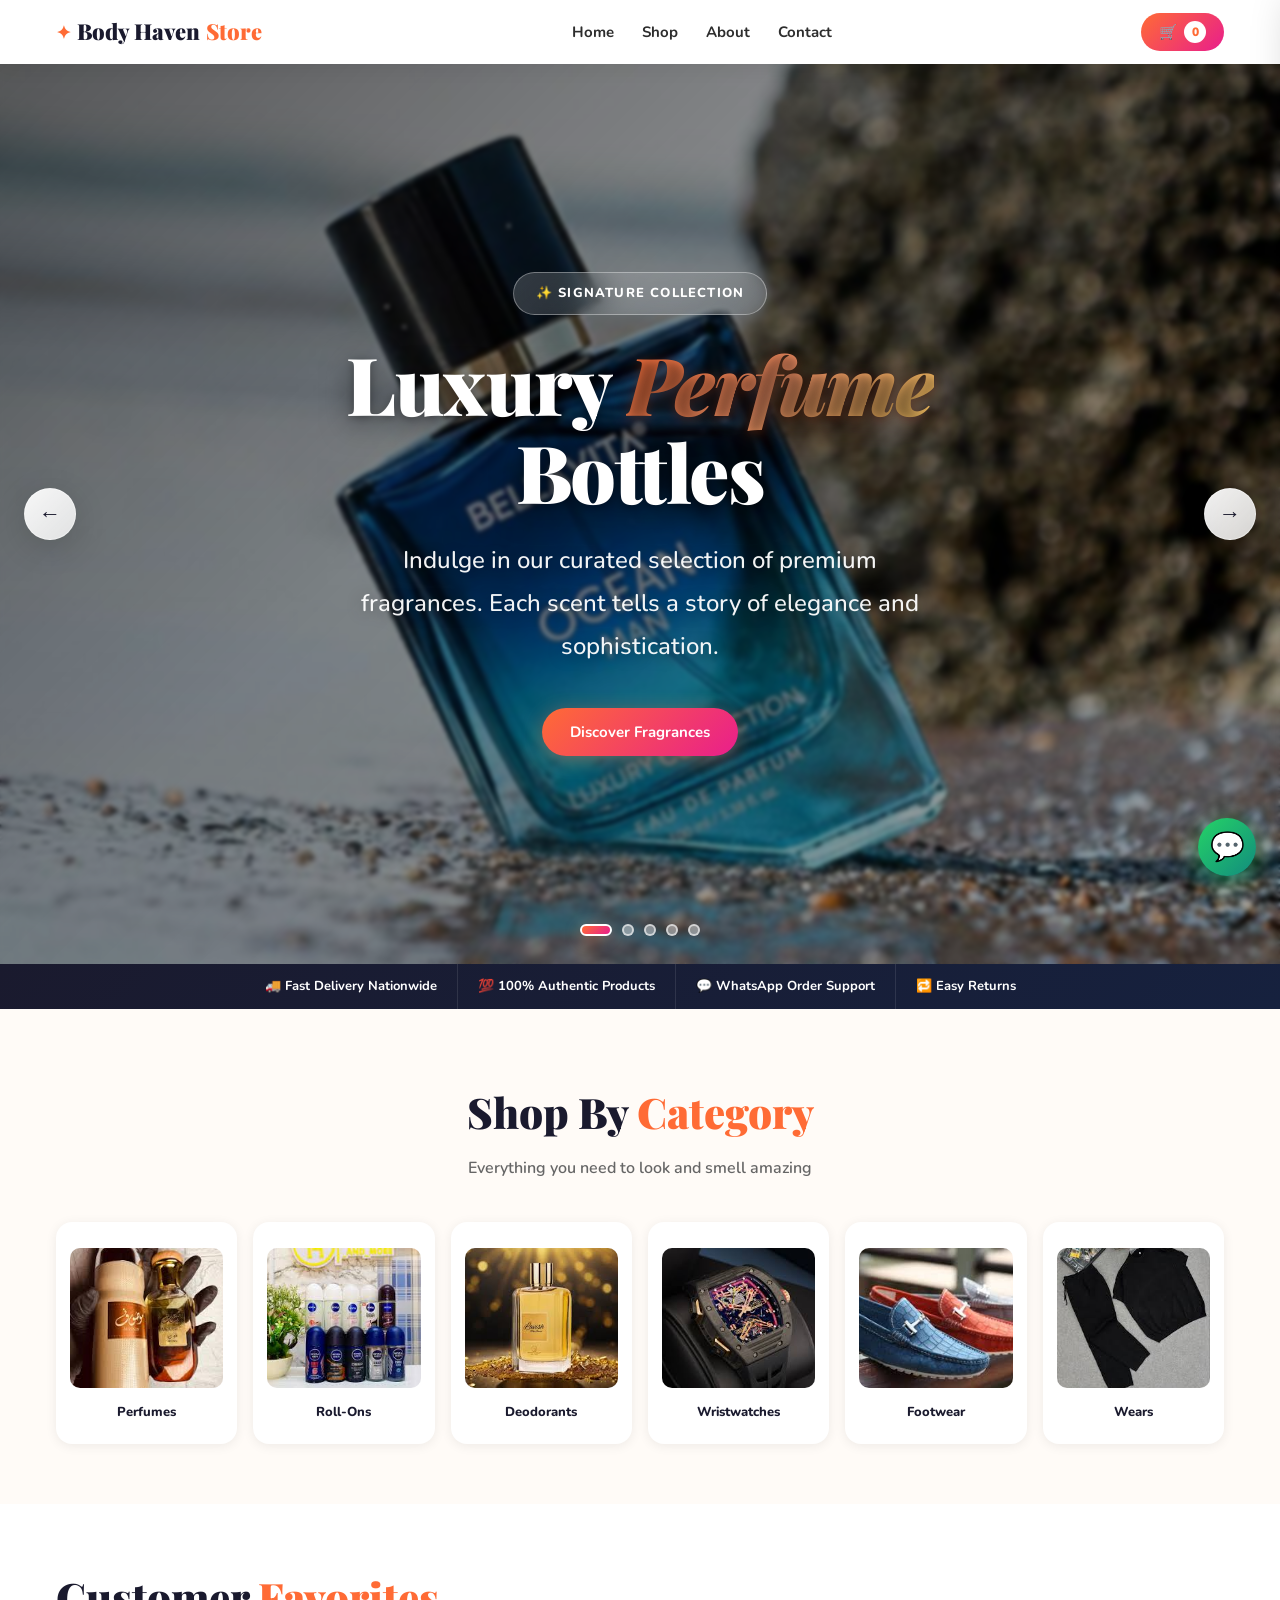
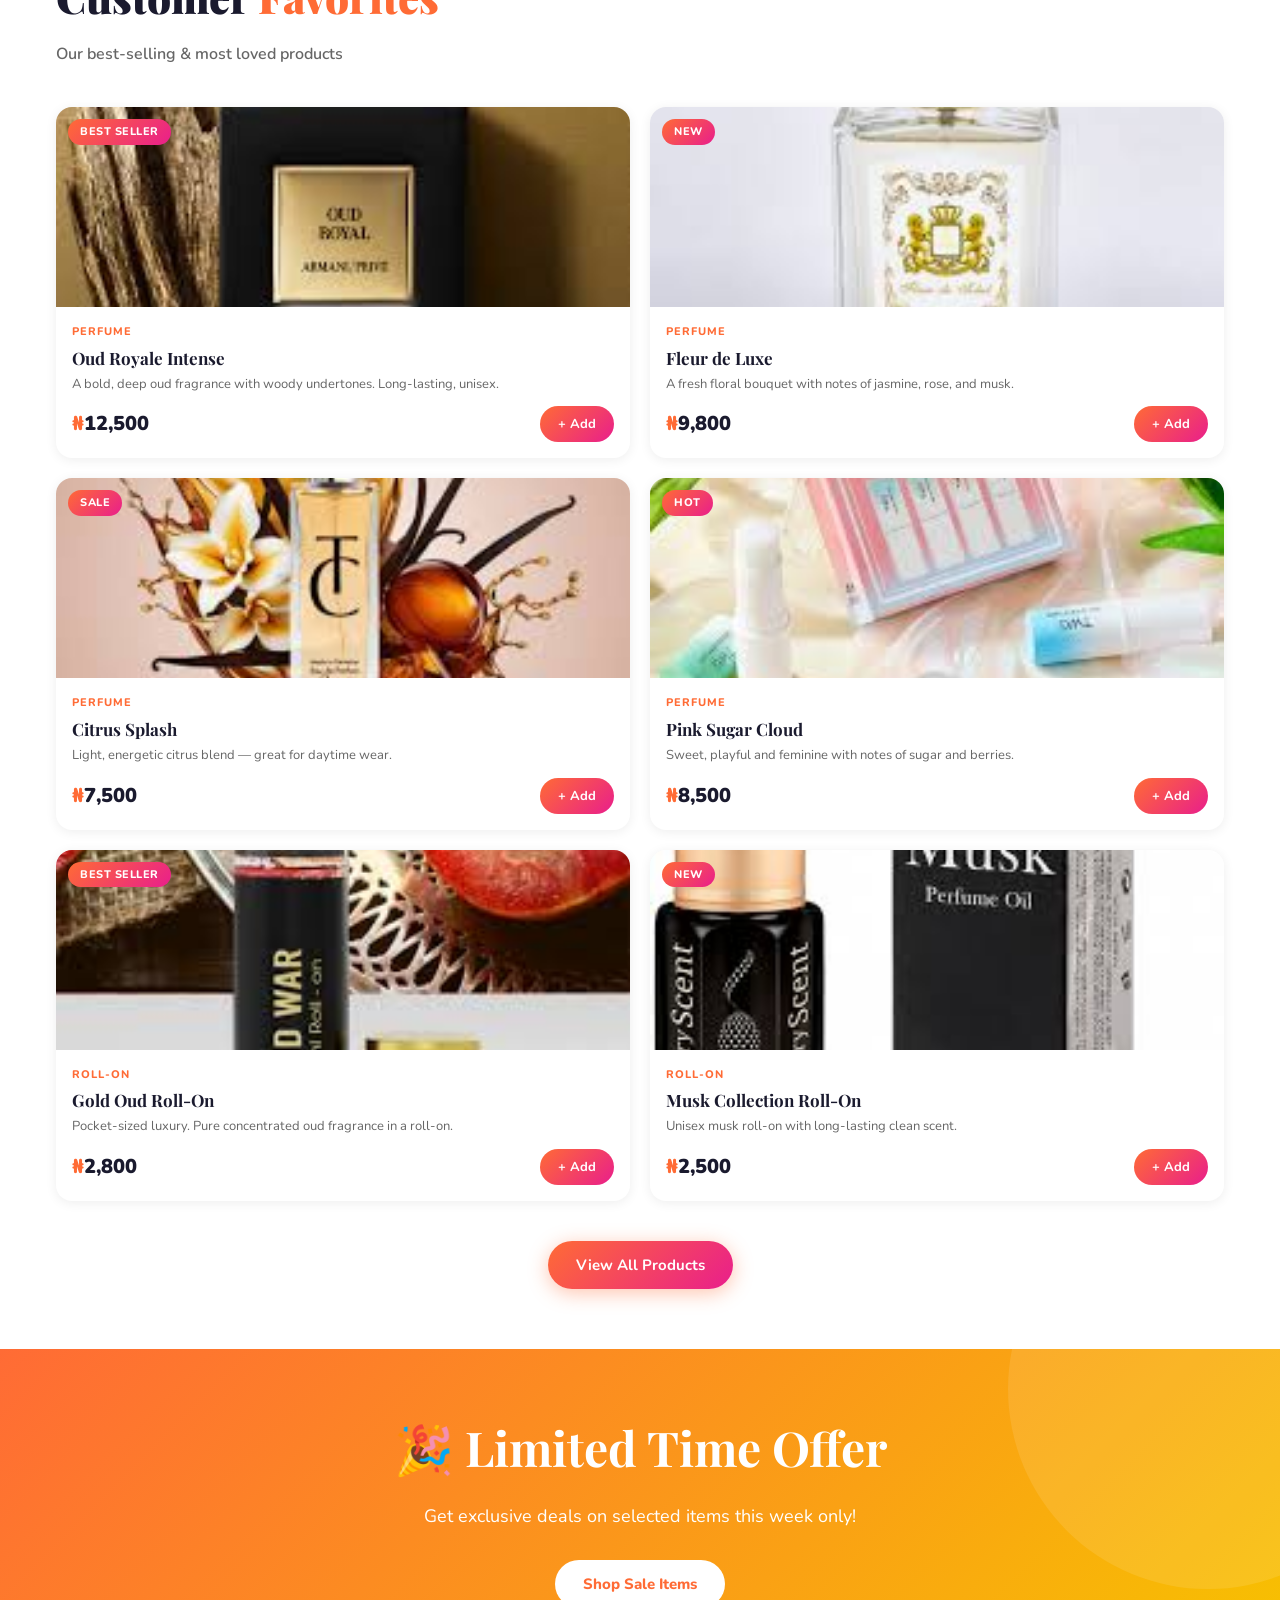
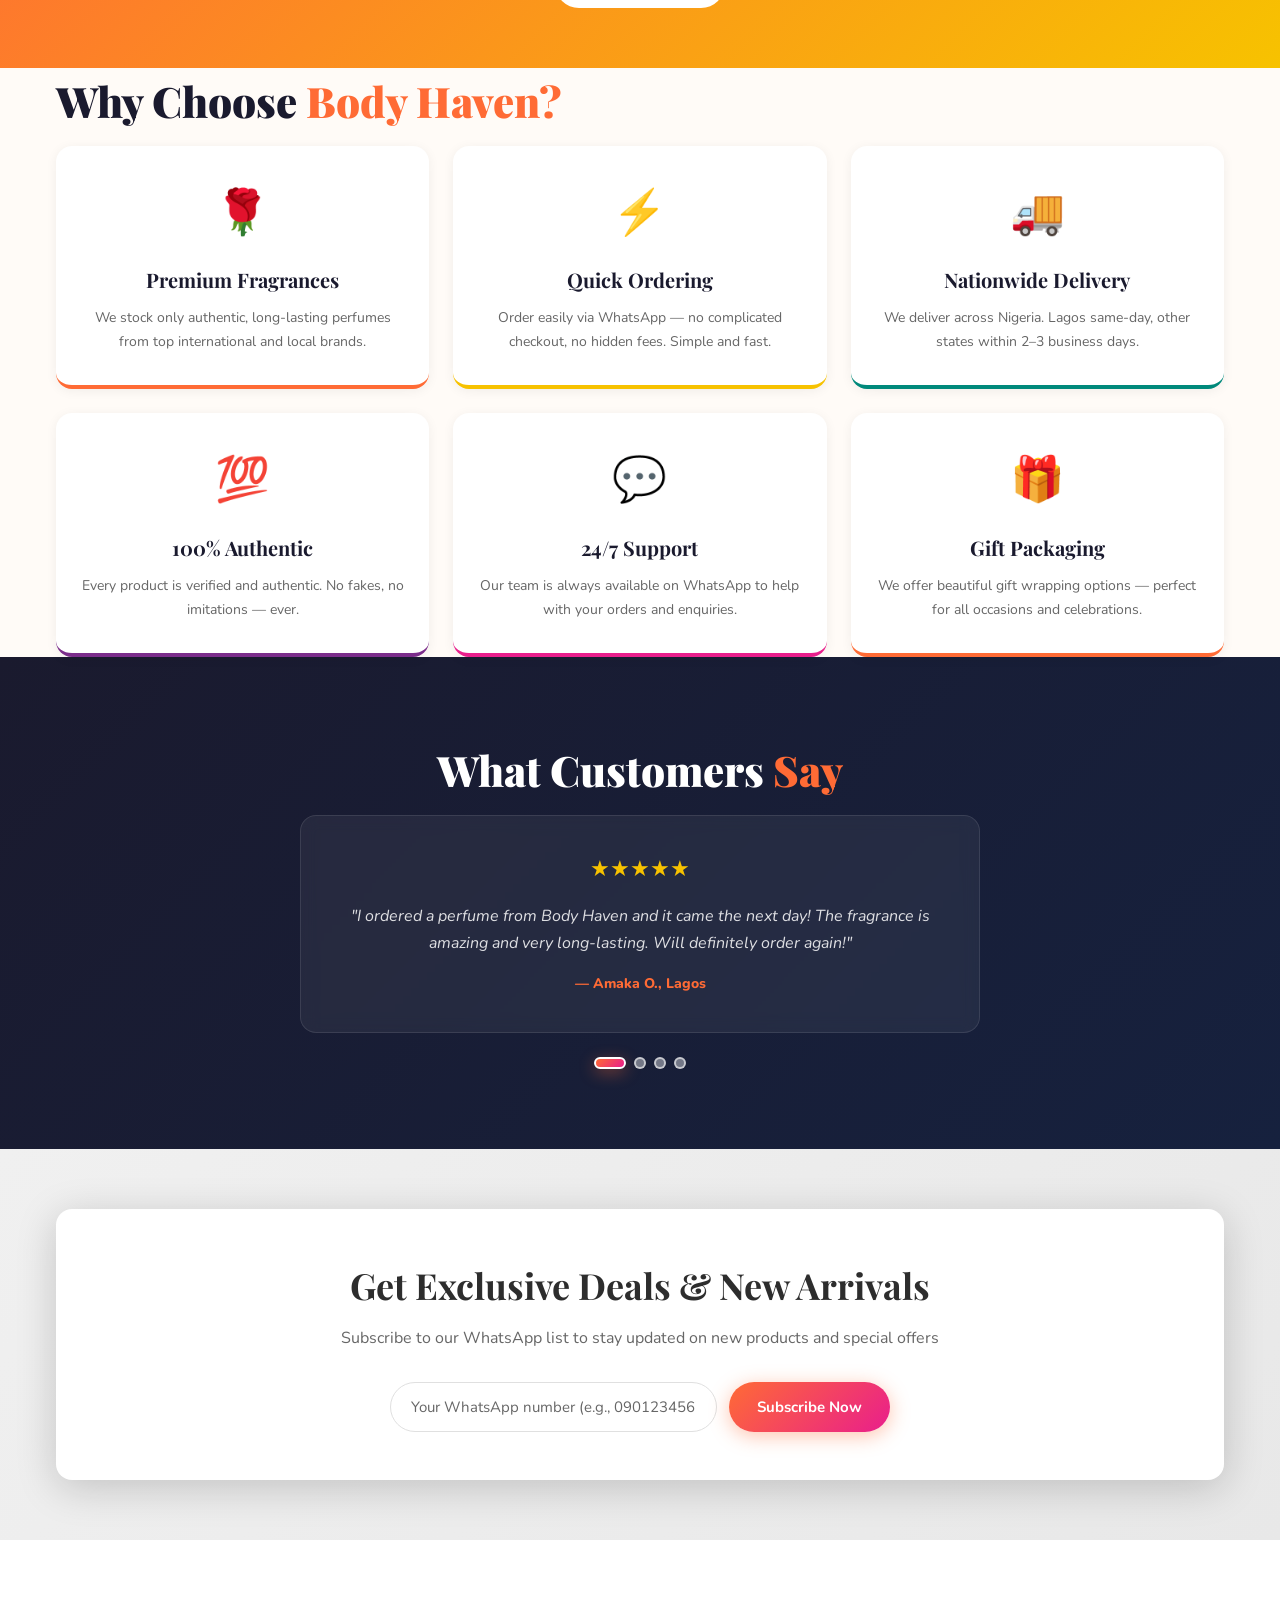
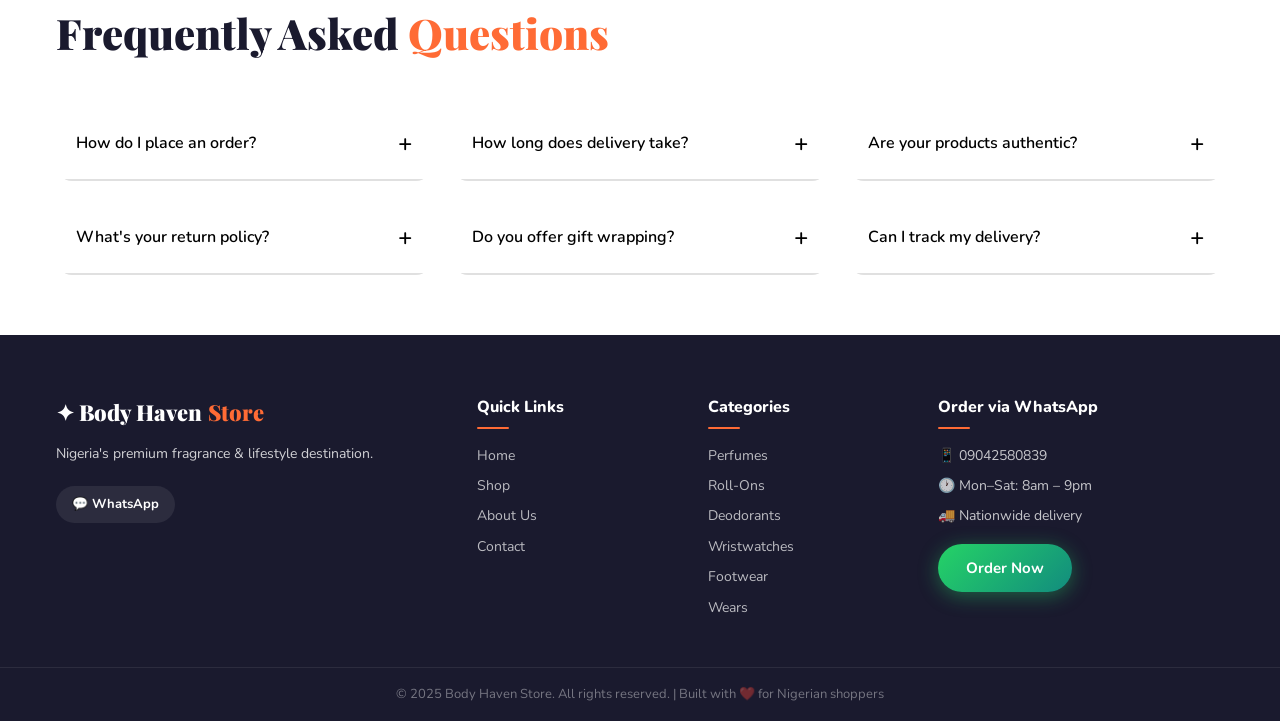
==== commit 445fc0bf: "Updates" ====
--- a/index.html
+++ b/index.html
@@ -38,7 +38,7 @@
   <section class="hero" id="home">
     <div class="slideshow" id="slideshow">
       <!-- Slide 1: Luxury Perfumes -->
-      <div class="slide active" style="background-image: url('https://images.unsplash.com/photo-1596643176029-11ec2a36ecfa?w=1920&q=90'); background-attachment: fixed;">
+      <div class="slide active" style="background-image: url('assets/images/71Rt86TIqhL._AC_UF1000,1000_QL80_.jpg'); background-attachment: fixed;">
         <div class="slide-overlay"></div>
         <div class="slide-content">
           <span class="slide-badge">✨ Signature Collection</span>
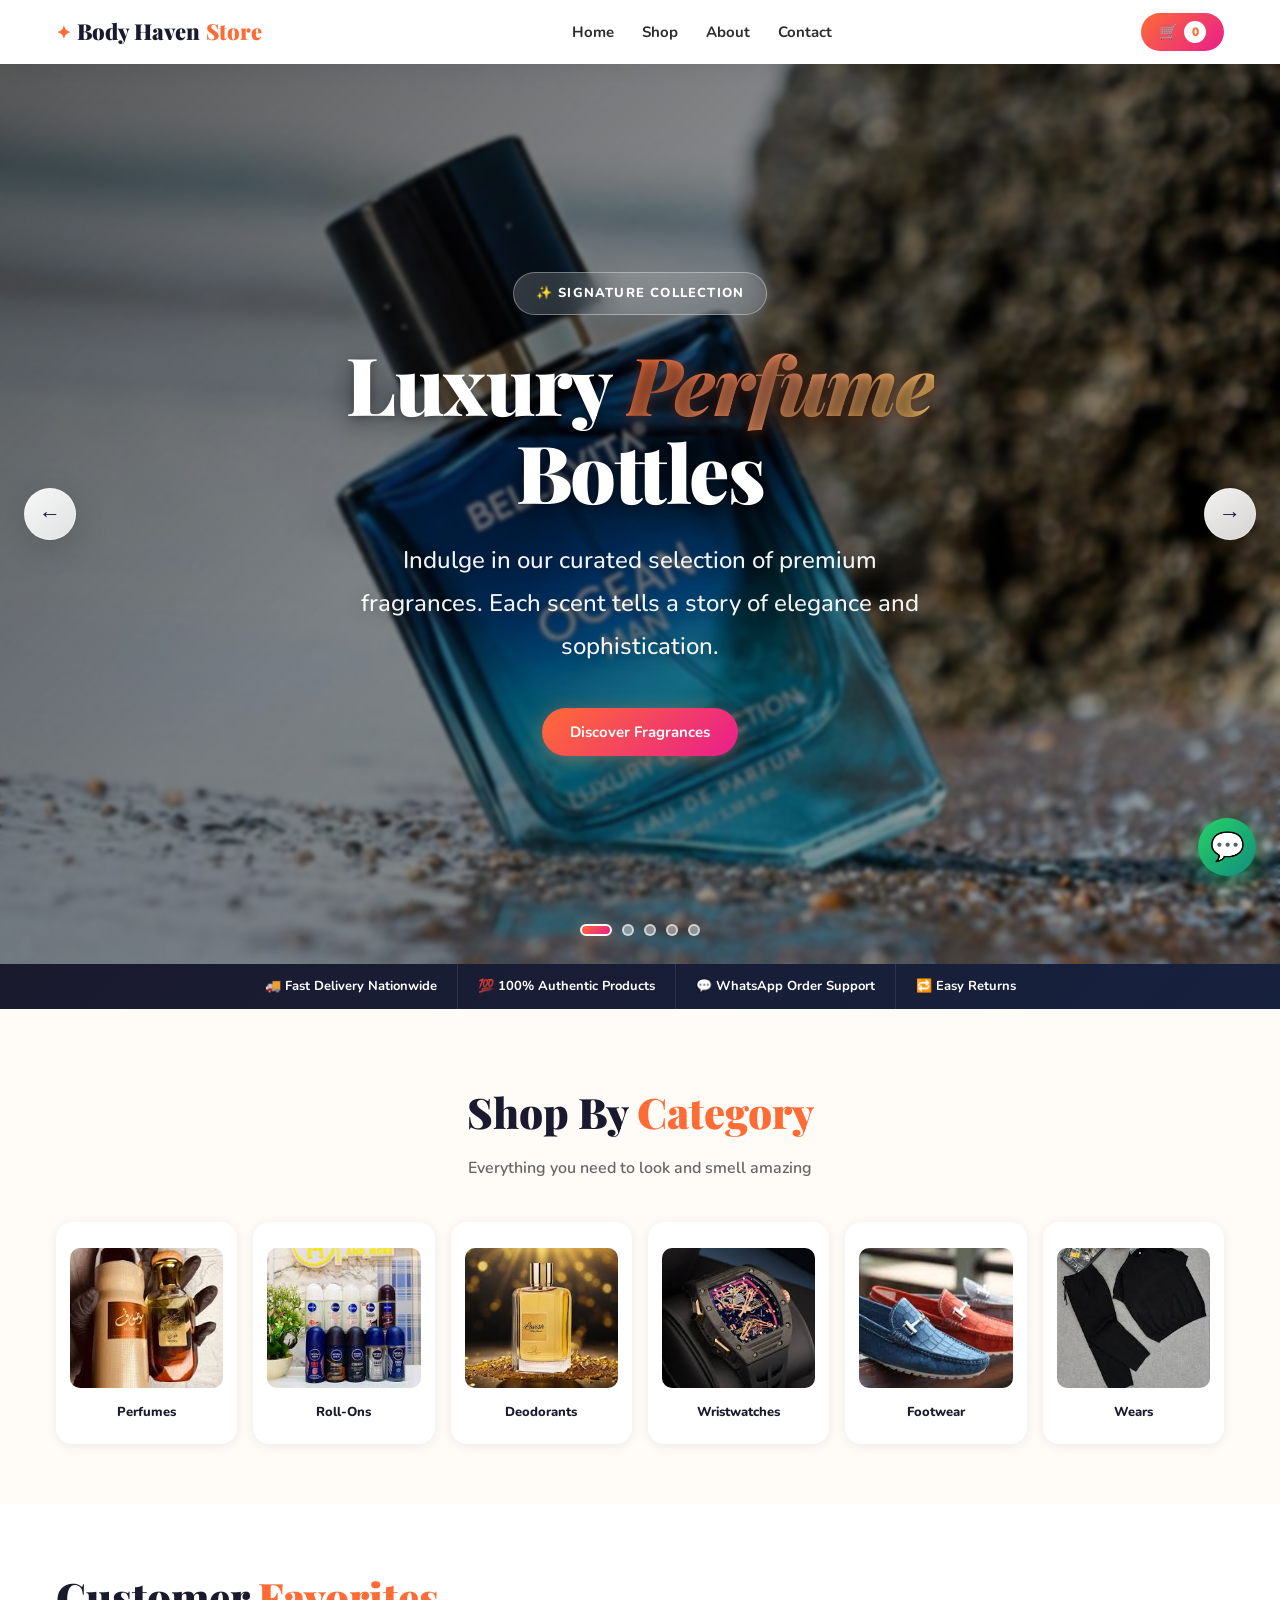
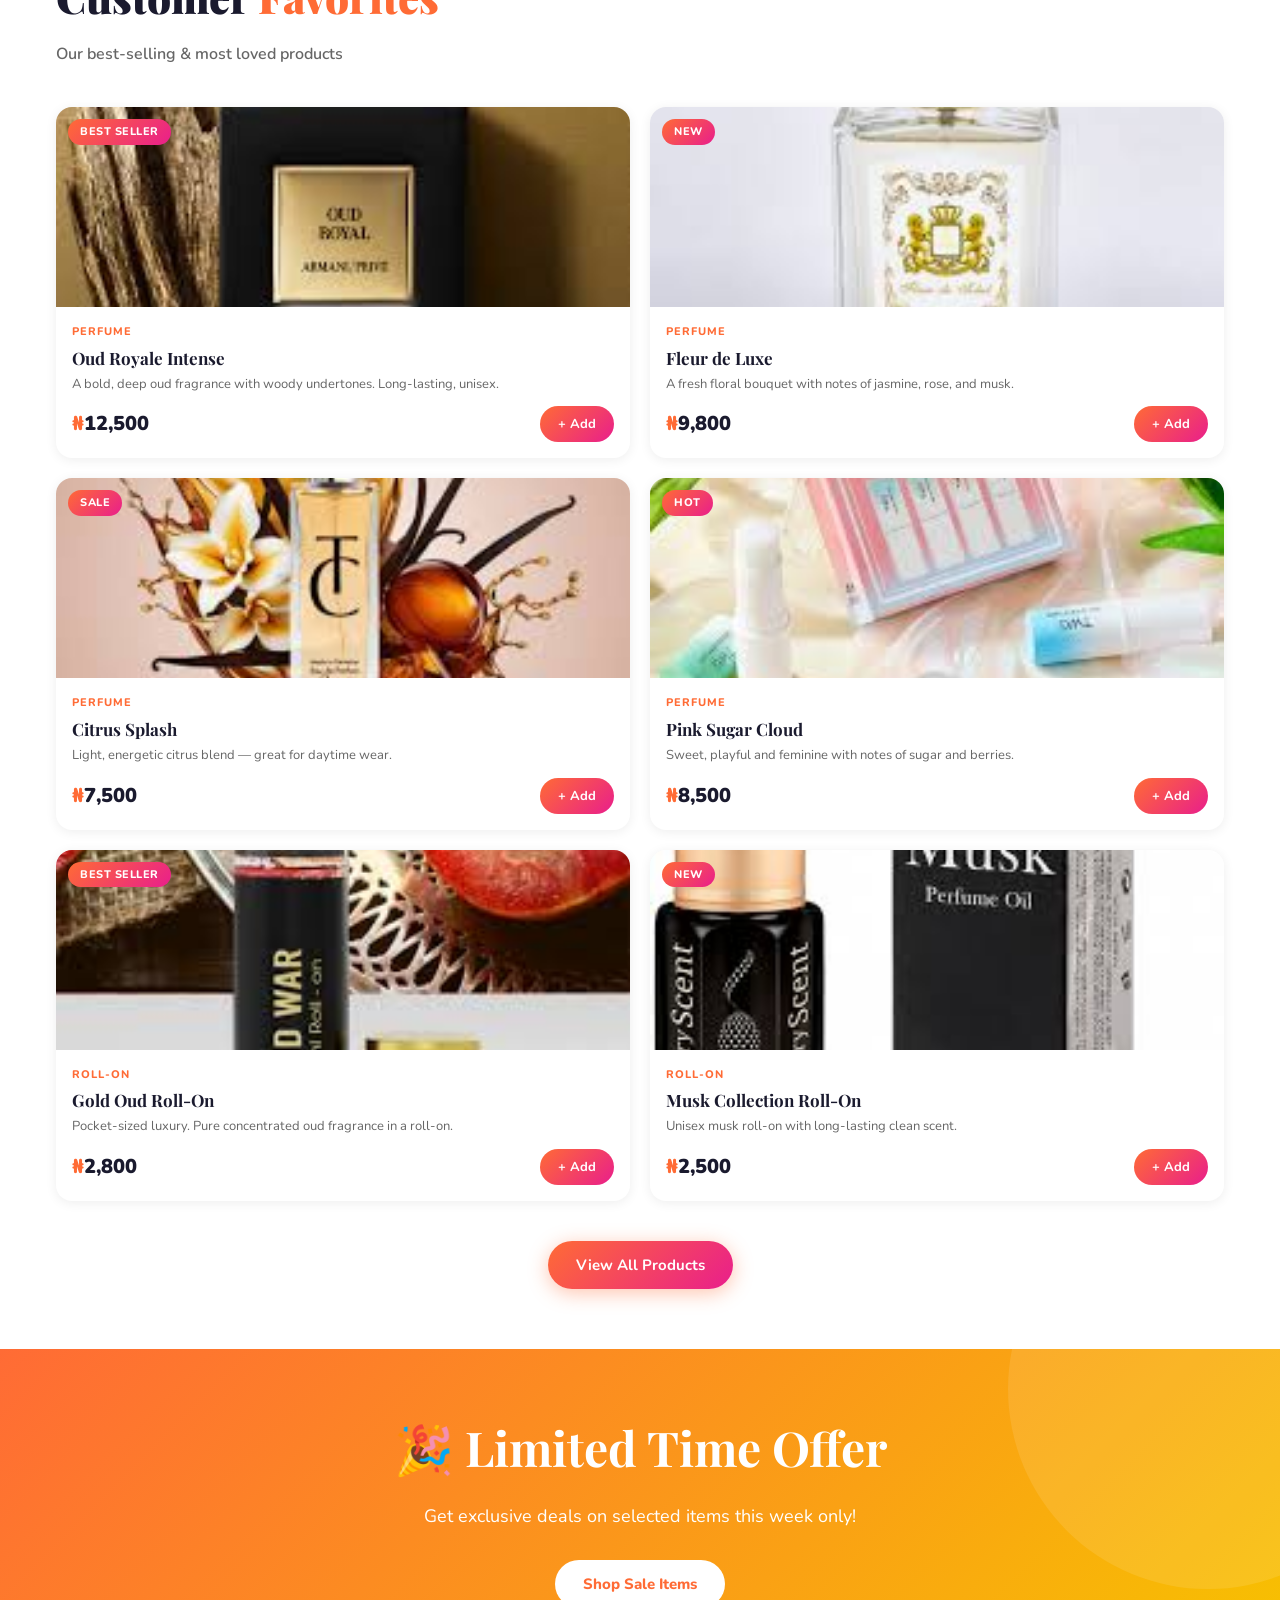
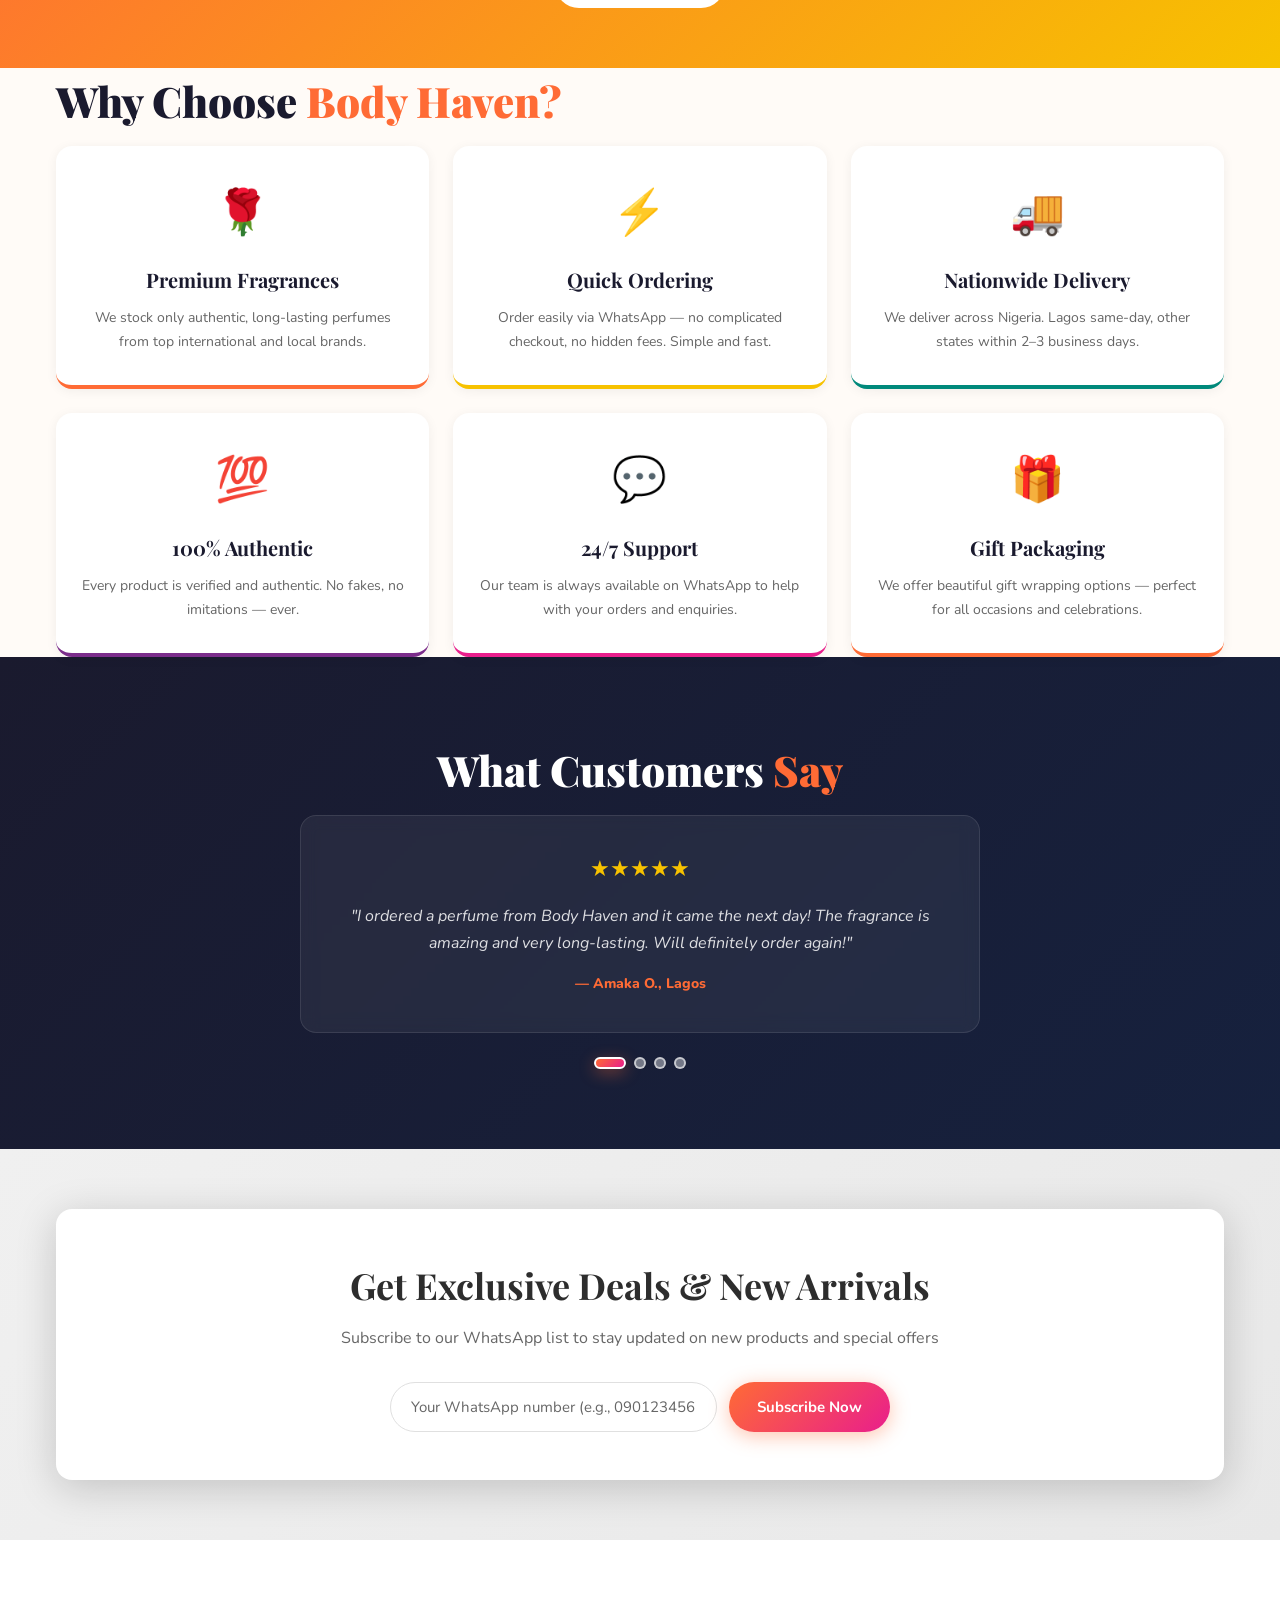
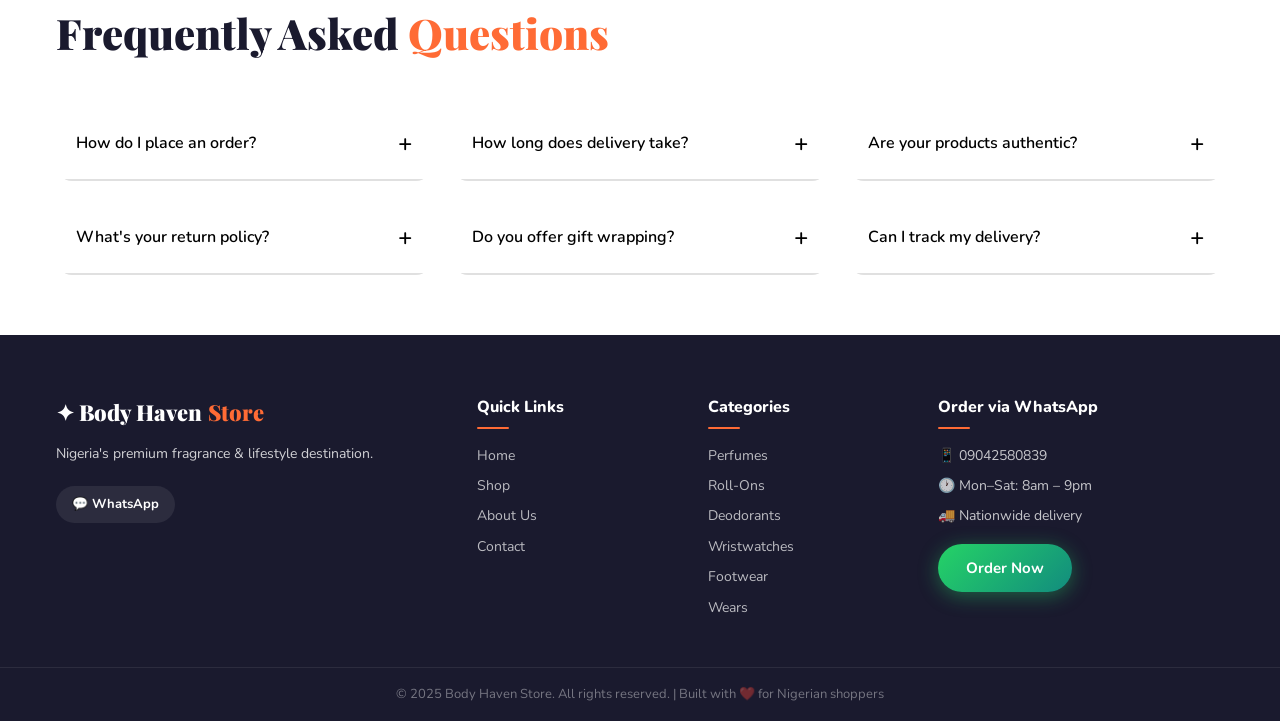
==== commit f8d2e9d0: "Update" ====
--- a/index.html
+++ b/index.html
@@ -24,7 +24,7 @@
         <a href="contact.html">Contact</a>
       </nav>
       <div class="nav-actions">
-        <button class="cart-btn" id="cartBtn" aria-label="Open cart">
+        <button type="button" class="cart-btn" id="cartBtn" aria-label="Open cart">
           🛒 <span class="cart-count" id="cartCount">0</span>
         </button>
         <button class="hamburger" id="hamburger" aria-label="Toggle menu">
@@ -49,7 +49,7 @@
       </div>
 
       <!-- Slide 2: Roll-Ons & Body Care -->
-      <div class="slide" style="background-image: url('https://images.unsplash.com/photo-1608571423902-eed4a5ad8108?w=1920&q=90'); background-attachment: fixed;">
+      <div class="slide" style="background-image: url('assets/images/download (2).jpg'); background-attachment: fixed;">
         <div class="slide-overlay"></div>
         <div class="slide-content">
           <span class="slide-badge">💎 Daily Essentials</span>
--- a/style.css
+++ b/style.css
@@ -182,6 +182,8 @@
   display: flex;
   align-items: center;
   gap: 12px;
+  position: relative;
+  z-index: 1300;
 }
 
 .cart-btn {
@@ -1114,7 +1116,7 @@
 
 .cart-sidebar {
   position: fixed;
-  top: 0; right: -400px;
+  top: 0; right: -100%;
   width: 380px;
   max-width: 95vw;
   height: 100vh;
@@ -1183,10 +1185,12 @@
   padding: 12px;
   position: relative;
 }
+.cart-item-img { width: 72px; height: 72px; border-radius: 16px; object-fit: cover; flex-shrink: 0; box-shadow: 0 10px 20px rgba(0,0,0,0.08); }
 .cart-item-emoji { font-size: 36px; width: 50px; text-align: center; flex-shrink: 0; }
 .cart-item-info { flex: 1; }
 .cart-item-name { font-weight: 700; font-size: 14px; color: var(--dark); }
-.cart-item-price { font-size: 15px; font-weight: 800; color: var(--orange); }
+.cart-item-price { font-size: 15px; font-weight: 800; color: var(--orange); margin-top: 4px; }
+.cart-item-subtotal { font-size: 13px; color: var(--text-muted); margin-top: 4px; }
 .cart-item-qty {
   display: flex; align-items: center; gap: 8px;
   margin-top: 6px;
